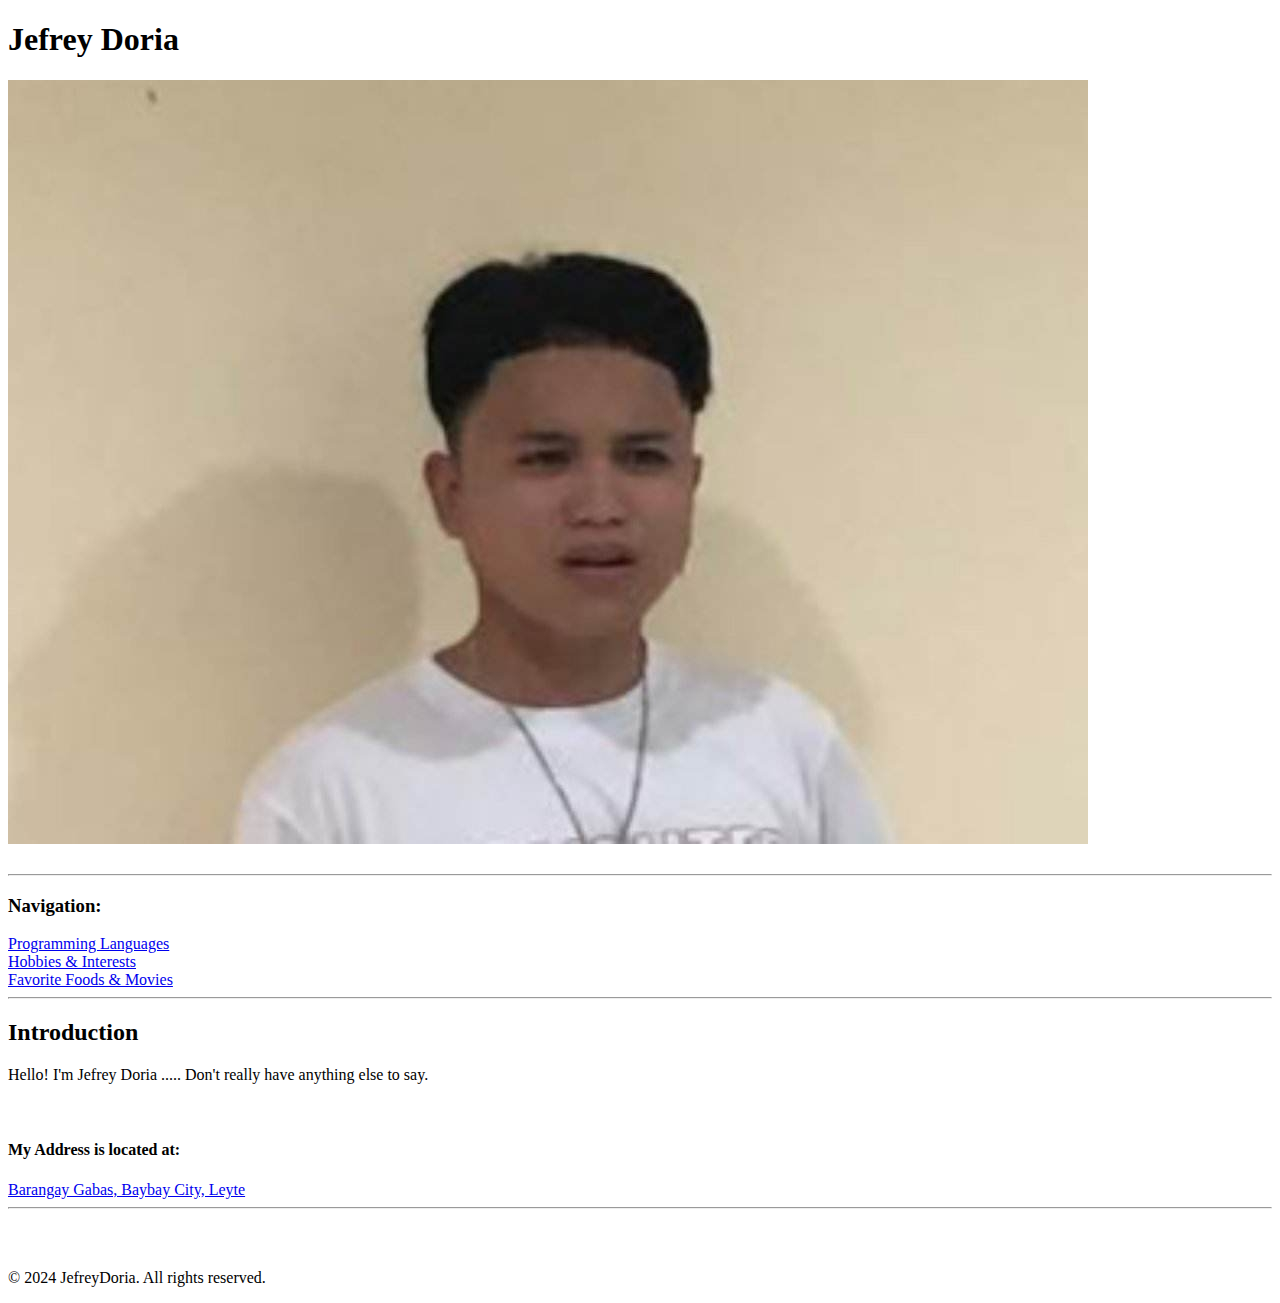
==== index.html @ 8523aed5 "HTML Portfolio Creation" ====
<!DOCTYPE html>
<html lang="en">
  <head>
    <meta charset="UTF-8" />
    <meta name="viewport" content="width=device-width, initial-scale=1.0" />
    <title>Jefrey Doria Portfolio</title>
  </head>
  <body>
    <header>
      <h1>Jefrey Doria</h1>
      <img src="assets/images/Profile.jpg" alt="My Fece" />
    </header>
    <br />
    <hr />
    <h3>Navigation:</h3>
    <nav>
      <a href="pages/programming_languages.html">Programming Languages</a>
      <br />
      <a href="pages/hobbies_interests.html">Hobbies & Interests</a>
      <br />
      <a href="pages/favorite_foods_movies.html">Favorite Foods & Movies</a>
    </nav>
    <hr />
    <div class="container">
      <h2>Introduction</h2>
      <p>
        Hello! I'm Jefrey Doria ..... Don't really have anything else to say.

        <br />
        <br />
        <br />
      </p>
      <h4>My Address is located at:</h4>
      <a href="https://maps.app.goo.gl/zJDW7WTyknLaFu4o9" target="_blank">
        Barangay Gabas, Baybay City, Leyte
      </a>
    </div>
    <hr />
    <br />
    <br />
    <footer>
      <p>&copy; 2024 JefreyDoria. All rights reserved.</p>
    </footer>
  </body>
</html>
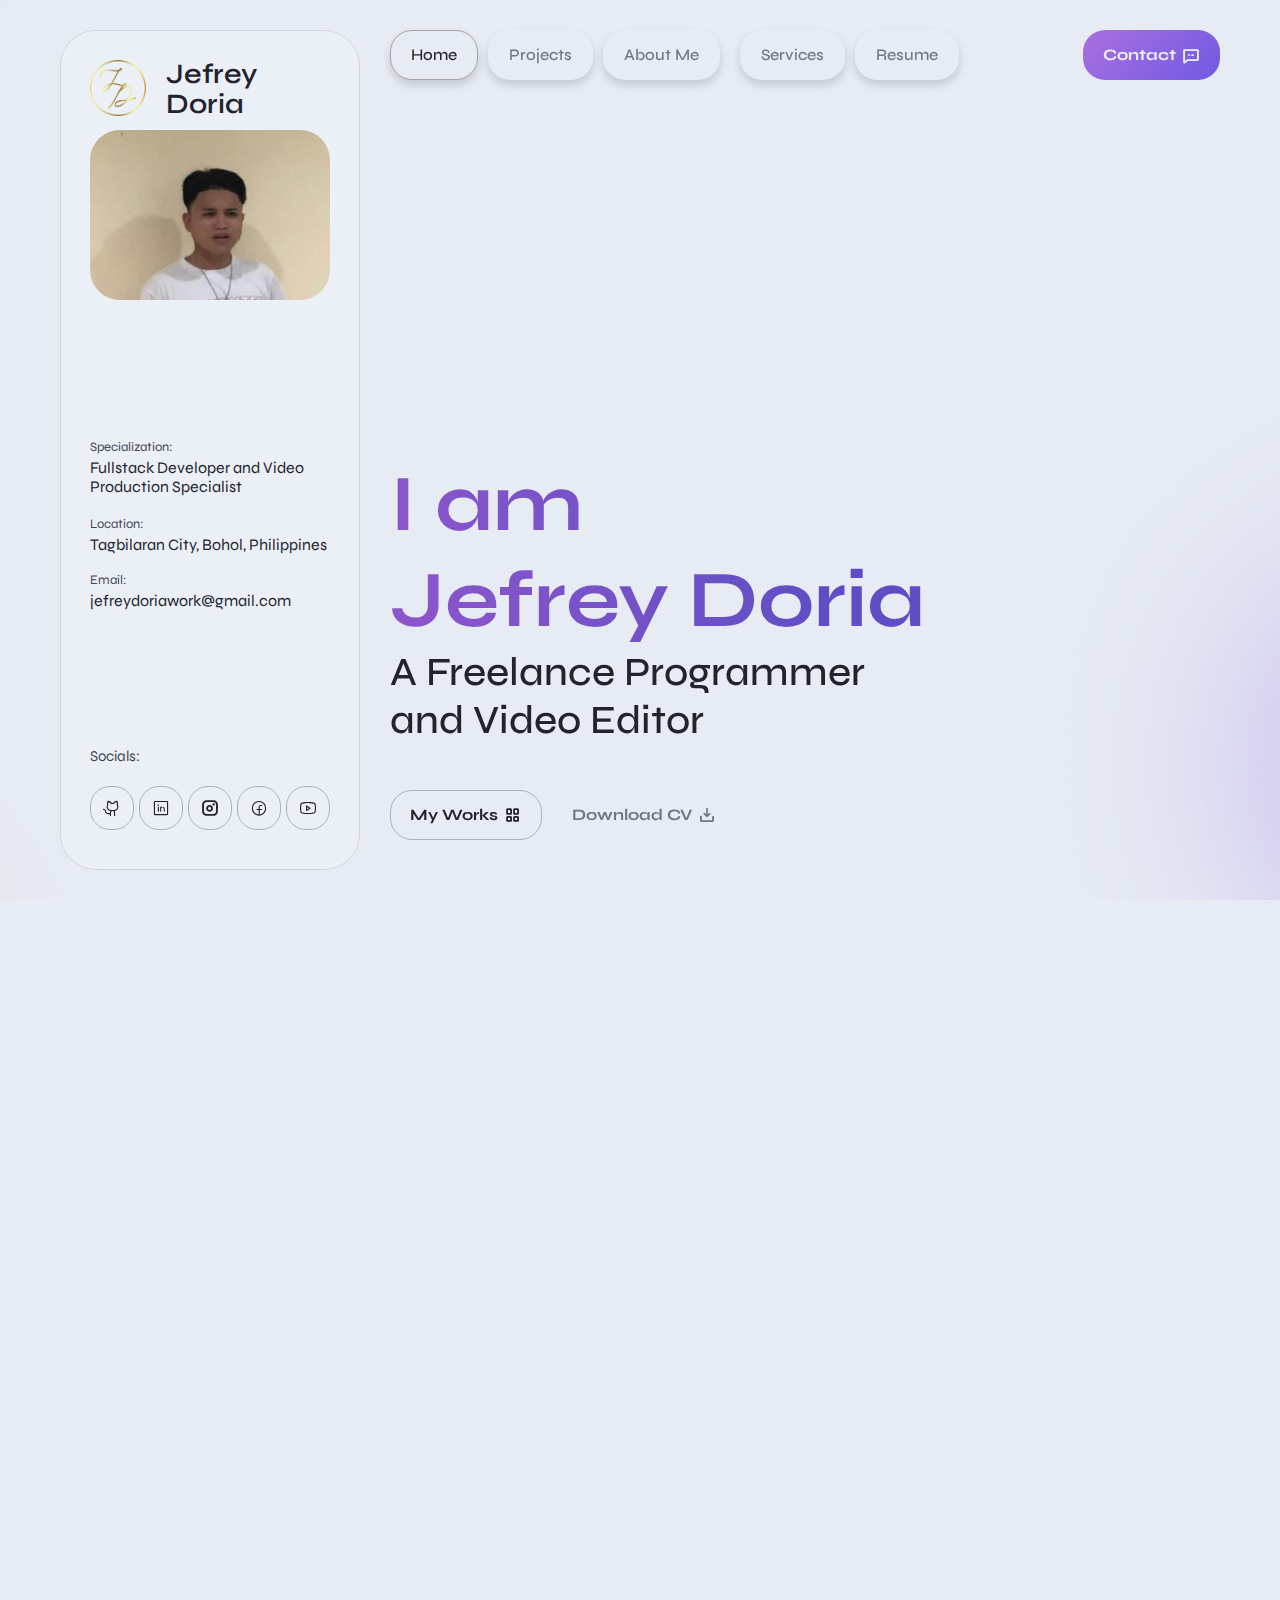
==== commit 905132f9: "Initial Commit" ====
--- a/index.html
+++ b/index.html
@@ -1,45 +1,1312 @@
 <!DOCTYPE html>
-<html lang="en">
+<html lang="en" dir="ltr">
   <head>
     <meta charset="UTF-8" />
-    <meta name="viewport" content="width=device-width, initial-scale=1.0" />
+
     <title>Jefrey Doria Portfolio</title>
+
+    <!-- Logos -->
+    <link
+      rel="icon"
+      href="assets\img\avatars\JD Logo 1000x1000.png"
+      sizes="any" />
+    <link
+      rel="apple-touch-icon"
+      href="assets/img/favicon/apple-touch-icon.png" />
+
+    <!-- Styles  -->
+    <link rel="stylesheet" href="css/loaders/loader.css" />
+    <link rel="stylesheet" type="text/css" href="css/bootstrap.css" />
+    <link rel="stylesheet" type="text/css" href="css/main.css" />
   </head>
+
   <body>
-    <header>
-      <h1>Jefrey Doria</h1>
-      <img src="assets/images/Profile.jpg" alt="My Fece" />
+    <!-- Loader
+    <div id="loader" class="loader">
+      <div id="loaderContent" class="loader__content">
+        <div class="loader__shadow"></div>
+        <div class="loader__box"></div>
+      </div>
+    </div>-->
+
+    <!-- Header  -->
+    <header id="header" class="header d-flex justify-content-between">
+      <!-- Navigation -->
+      <div class="header__navigation">
+        <nav id="menu" class="menu">
+          <ul class="menu__list d-flex justify-content-start">
+            <li class="menu__item">
+              <a class="menu__link btn shadow" href="#home">
+                <span class="menu__caption">Home</span>
+                <i class="ph-bold ph-house-simple"></i>
+              </a>
+            </li>
+            <li class="menu__item">
+              <a class="menu__link btn shadow" href="#portfolio">
+                <span class="menu__caption">Projects</span>
+                <i class="ph-bold ph-squares-four"></i>
+              </a>
+            </li>
+            <li class="menu__item">
+              <a class="menu__link btn shadow" href="#about">
+                <span class="menu__caption">About Me</span>
+                <i class="ph-bold ph-user"></i>
+              </a>
+            </li>
+            <li class="menu__item"></li>
+              <a class="menu__link btn shadow" href="#services">
+                <span class="menu__caption">Services</span>
+                <i class="ph-bold ph-user"></i>
+              </a>
+            </li>
+            <li class="menu__item">
+              <a class="menu__link btn shadow" href="#resume">
+                <span class="menu__caption">Resume</span>
+                <i class="ph-bold ph-article"></i>
+              </a>
+            </li>
+          </ul>
+        </nav>
+      </div>
+      <!-- Navigation Menu End -->
+
+      <!-- Header Controls Start -->
+      <div class="header__controls d-flex justify-content-end">
+        <a
+          id="notify-trigger"
+          class="header__trigger btn"
+          href="mailto:jefreydoriawork@gmail.com">
+          <span class="trigger__caption">Contact</span>
+          <i class="ph-bold ph-chat-dots"></i>
+        </a>
+      </div>
     </header>
-    <br />
-    <hr />
-    <h3>Navigation:</h3>
-    <nav>
-      <a href="pages/programming_languages.html">Programming Languages</a>
-      <br />
-      <a href="pages/hobbies_interests.html">Hobbies & Interests</a>
-      <br />
-      <a href="pages/favorite_foods_movies.html">Favorite Foods & Movies</a>
-    </nav>
-    <hr />
-    <div class="container">
-      <h2>Introduction</h2>
-      <p>
-        Hello! I'm Jefrey Doria ..... Don't really have anything else to say.
-
-        <br />
-        <br />
-        <br />
-      </p>
-      <h4>My Address is located at:</h4>
-      <a href="https://maps.app.goo.gl/zJDW7WTyknLaFu4o9" target="_blank">
-        Barangay Gabas, Baybay City, Leyte
-      </a>
+
+    <!-- Gradient Background -->
+
+    <div class="gradient-background">
+      <div class="blur"></div>
+      <div class="blur"></div>
+      <div class="blur"></div>
     </div>
-    <hr />
-    <br />
-    <br />
-    <footer>
-      <p>&copy; 2024 JefreyDoria. All rights reserved.</p>
-    </footer>
+
+    <!-- Profile Avatar Left Side -->
+    <div id="avatar" class="avatar">
+      <div
+        class="avatar__container d-flex flex-column justify-content-lg-between">
+        <!-- image and logo -->
+        <div class="avatar__block">
+          <div class="avatar__logo d-flex align-items-center">
+            <div class="logo__image">
+              <img
+                src="assets\img\avatars\JD Logo 1000x1000.png"
+                alt="JD_logo" />
+            </div>
+            <div class="logo__caption">
+              <p>Jefrey Doria</p>
+            </div>
+          </div>
+          <div class="avatar__image">
+            <img src="assets/img/avatars/Profile.jpg" alt="My-Face-hehe" />
+          </div>
+        </div>
+        <div class="avatar__block">
+          <h6>
+            <small class="top">Specialization:</small>
+            Fullstack Developer and Video Production Specialist
+          </h6>
+          <br />
+          <h6>
+            <small class="top">Location:</small>
+            Tagbilaran City, Bohol, Philippines
+          </h6>
+          <h6>
+            <br />
+            <small class="top">Email:</small>
+            jefreydoriawork@gmail.com
+          </h6>
+          
+        </div>
+        <!-- socials-->
+        <div class="avatar__block">
+          <div class="avatar__socials">
+            
+         <h5>
+          <small class="top">Socials:</small>
+         </h5>
+         <br/>
+            <ul class="socials-square d-flex justify-content-between">
+              <li class="socials-square__item">
+                <a
+                  class="socials-square__link btn"
+                  href="https://github.com/Jefrey-Doria"
+                  target="_blank">
+                  <i class="ph ph-github-logo"></i>
+                </a>
+              </li>
+              <li class="socials-square__item">
+                <a
+                  class="socials-square__link btn"
+                  href="https://www.linkedin.com/in/jefrey-doria-3a67181b9/"
+                  target="_blank">
+                  <i class="ph ph-linkedin-logo"></i>
+                </a>
+              </li>
+              <li class="socials-square__item">
+                <a
+                  class="socials-square__link btn"
+                  href="https://www.instagram.com/jefillist/"
+                  target="_blank">
+                  <i class="ph-bold ph-instagram-logo"></i>
+                </a>
+              </li>
+              <li class="socials-square__item">
+                <a
+                  class="socials-square__link btn"
+                  href="https://www.facebook.com/Jefillist/"
+                  target="_blank">
+                  <i class="ph ph-facebook-logo"></i>
+                </a>
+              </li>
+              <li class="socials-square__item">
+                <a
+                  class="socials-square__link btn"
+                  href="https://www.youtube.com/@enviuskidd1404"
+                  target="_blank">
+                  <i class="ph ph-youtube-logo"></i>
+                </a>
+              </li>
+            </ul>
+          </div>
+        </div>
+      </div>
+    </div>
+
+    <!-- Home Page Content  -->
+    <div id="content" class="content">
+      <div class="content__wrapper">
+        <!-- Introduction -->
+        <section id="home" class="main intro">
+          <!-- Tagline-->
+          <div
+            id="headline"
+            class="headline d-flex align-items-start flex-column"
+            data-speed="1">
+            <h1 class="headline__title animate-headline">
+              I am
+              <br />
+              Jefrey Doria
+            </h1>
+            <h3>
+              A Freelance Programmer
+              <br />
+              and Video Editor
+            </h3>
+            <div class="headline__btnholder d-flex flex-column flex-sm-row">
+              <a
+                class="btn mobile-vertical btn-default btn-hover btn-hover-accent-mobile animate-headline"
+                href="#portfolio">
+                <span class="btn-caption">My Works</span>
+                <i class="ph-bold ph-squares-four"></i>
+              </a>
+              <a
+                class="btn mobile-vertical btn-default btn-hover btn-hover-outline-mobile animate-headline"
+                href="assets/Jefrey Doria Resume.pdf"
+                download="Jefrey_Doria_Resume.pdf" >
+                <span class="btn-caption">Download CV</span>
+                <i class="ph-bold ph-download-simple"></i>
+              </a>
+            </div>
+          </div>
+        </section>
+
+        <!-- Portfolio Section -->
+        <section id="portfolio" class="inner inner-first portfolio">
+          <div class="content__block section-grid-title">
+            <p class="h2__subtitle animate-in-up">
+              <svg
+                xmlns="http://www.w3.org/2000/svg"
+                x="0px"
+                y="0px"
+                width="13px"
+                height="13px"
+                viewBox="0 0 13 13"
+                fill="currentColor">
+                <path
+                  fill="currentColor"
+                  d="M5.6,12.6c-0.5-0.8-0.7-2.4-1.7-3.5c-1-1-2.7-1.2-3.5-1.7C-0.1,7-0.1,6,0.4,5.6c0.8-0.5,2.3-0.6,3.5-1.8
+                  C5,2.8,5.1,1.2,5.6,0.4C6-0.1,7-0.1,7.4,0.4c0.5,0.8,0.7,2.4,1.8,3.5c1.2,1.2,2.6,1.2,3.5,1.7c0.6,0.4,0.6,1.4,0,1.7
+                  C11.8,7.9,10.2,8,9.1,9.1c-1,1-1.2,2.7-1.7,3.5C7,13.1,6,13.1,5.6,12.6z" />
+              </svg>
+              <span>Recent Projects</span>
+            </p>
+            <h2 class="h2__title animate-in-up">Check out my recent projects</h2>
+          </div>
+
+          <!-- My Works -->
+          <div class="content__block grid-block">
+            <div class="container-fluid px-0 inner__gallery">
+              <div class="row gx-0 my-gallery">
+                <!-- Works carsd -->
+                <div
+                  class="col-12 col-md-6 gallery__item grid-item animate-card-2">
+                  <a
+                    href="https://www.youtube.com/watch?v=5t8bCtfZvOY"
+                    data-image="assets/img/portfolio/doify.png"
+                    target="_blank"
+                    class="gallery__link">
+                    <img
+                      src="assets/img/portfolio/doify.png"
+                      class="gallery__image"
+                      alt="thumbnail_project"
+                      height="800"
+                      width="800" />
+                  </a>
+                  <div class="card__tags d-flex flex-wrap">
+                    <a
+                      href="https://github.com/Mariella-Pasamonte/Dowee2"
+                      target="_blank"
+                      class="rounded-tag opposite"
+                      style="color: white">
+                      <span>Doify Github Link</span>
+                    </a>
+                  </div>
+                </div>
+                <div
+                  class="col-12 col-md-6 gallery__item grid-item animate-card-2">
+                  <a
+                    href="https://github.com/Jefrey-Doria/StaffMaster/tree/main"
+                    data-image="assets/img/portfolio/staffmaster.png"
+                    target="_blank"
+                    class="gallery__link">
+                    <img
+                      src="assets/img/portfolio/staffmaster.png"
+                      class="gallery__image"
+                      alt="thumbnail_project"
+                      height="800"
+                      width="800" />
+                  </a>
+                  <div class="card__tags d-flex flex-wrap">
+                    <a
+                      href="https://github.com/Jefrey-Doria/StaffMaster/tree/main"
+                      target="_blank"
+                      class="rounded-tag opposite"
+                      style="color: white">
+                      <span>StaffMaster Github Link</span>
+                    </a>
+                  </div>
+                </div>
+                <div
+                  class="col-12 col-md-6 gallery__item grid-item animate-card-2">
+                  <a
+                    href="https://www.youtube.com/watch?v=Ds14zhfHEvE"
+                    data-image="assets/img/portfolio/coffeeloft.png"
+                    target="_blank"
+                    class="gallery__link">
+                    <img
+                      src="assets/img/portfolio/coffeeloft.png"
+                      class="gallery__image"
+                      alt="thumbnail_project"
+                      height="800"
+                      width="800" />
+                  </a>
+                  <div class="card__tags d-flex flex-wrap">
+                    <a
+                      href="https://github.com/Jefrey-Doria/Sample-Ecommerce"
+                      target="_blank"
+                      class="rounded-tag opposite"
+                      style="color: white">
+                      <span>CoffeeLoft Github Link</span>
+                    </a>
+                  </div>
+                </div>
+                <div
+                  class="col-12 col-md-6 gallery__item grid-item animate-card-2">
+                  <a
+                    href="https://github.com/jbcabintoy14/PBD-Sample-Web-Application/tree/JS_Integrated_Drumset_2"
+                    data-image="assets/img/portfolio/drumkit.png"
+                    target="_blank"
+                    class="gallery__link">
+                    <img
+                      src="assets/img/portfolio/drumkit.png"
+                      class="gallery__image"
+                      alt="thumbnail_project"
+                      height="800"
+                      width="800" />
+                  </a>
+                  <div class="card__tags d-flex flex-wrap">
+                    <a
+                      href="https://github.com/jbcabintoy14/PBD-Sample-Web-Application/tree/JS_Integrated_Drumset_2"
+                      target="_blank"
+                      class="rounded-tag opposite"
+                      style="color: white">
+                      <span>Sample Drumkit Github Link</span>
+                    </a>
+                  </div>
+                </div>
+              </div>
+            </div>
+          </div>
+        </section>
+        <!-- Portfolio Section End -->
+
+        <!-- About Me Section Start -->
+        <section id="about" class="inner about">
+          <div class="content__block section-grid-title">
+            <p class="h2__subtitle animate-in-up">
+              <svg
+                xmlns="http://www.w3.org/2000/svg"
+                x="0px"
+                y="0px"
+                width="13px"
+                height="13px"
+                viewBox="0 0 13 13"
+                fill="currentColor">
+                <path
+                  fill="currentColor"
+                  d="M5.6,12.6c-0.5-0.8-0.7-2.4-1.7-3.5c-1-1-2.7-1.2-3.5-1.7C-0.1,7-0.1,6,0.4,5.6c0.8-0.5,2.3-0.6,3.5-1.8
+                  C5,2.8,5.1,1.2,5.6,0.4C6-0.1,7-0.1,7.4,0.4c0.5,0.8,0.7,2.4,1.8,3.5c1.2,1.2,2.6,1.2,3.5,1.7c0.6,0.4,0.6,1.4,0,1.7
+                  C11.8,7.9,10.2,8,9.1,9.1c-1,1-1.2,2.7-1.7,3.5C7,13.1,6,13.1,5.6,12.6z" />
+              </svg>
+              <span>About Me</span>
+            </p>
+            <h2 class="h2__title animate-in-up">
+              Who Am I And What I Do
+            </h2>
+          </div>
+          <!-- About Me Section-->
+          <div class="content__block grid-block block-large">
+            <div class="container-fluid p-0">
+              <div class="row g-0 justify-content-between">
+                <!--Left side About Me Description Start -->
+                <div class="col-12 col-xl-8 grid-item about-descr">
+                  <p class="about-descr__text animate-in-up">
+                    I am <a style="color: var(--t-accent)">Jefrey Doria</a>, a freelance programmer proficient in designing, implementing
+                    , and maintaining complex software applications. Skilled in programming languages such as
+                    <a href="#0" class="text-link">Javascript, Python, C++, and many more</a>. My passion to contribute innovative software 
+                    solutions and leveraging my technical expertise to drive business growth and success is what motivates me.
+
+                  </p>
+                  <p class="about-descr__text animate-in-up">
+                    I am also a Multi-Talented Video Editor with more than 5 years of contributions in developing and producing
+                    multi-media video content. Skilled in Editing, Color Grading, and Motion Graphics. Proficient in the English Language (C2)
+                    with a proven track record of <a style="color: var(--t-accent)">producing high quality work and garnering millions of views</a> on past videos edited.
+                  </p>
+                  <div class="btn-group about-descr__btnholder animate-in-up">
+                    <a
+                      class="btn mobile-vertical btn-default btn-hover btn-hover-accent"
+                      href="assets/Jefrey Doria Resume.pdf"
+                      download="Jefrey_Doria_Resume.pdf">
+                      <span class="btn-caption">Download CV</span>
+                      <i class="ph-bold ph-download-simple"></i>
+                    </a>
+                  </div>
+                </div>
+                <!-- Left Side About Me Description End -->
+                <!-- Right Side About Me Information Start -->
+                <div class="col-12 col-xl-4 grid-item about-info">
+                  <div class="about-info__item animate-in-up">
+                    <h6>
+                      <small class="top">Name</small>
+                      Jefrey Doria
+                    </h6>
+                  </div>
+                  <div class="about-info__item animate-in-up">
+                    <h6>
+                      <small class="top">Phone</small>
+                      <a class="text-link-bold" href="tel:+639480998047">
+                        +63 948 099 8047
+                      </a>
+                    </h6>
+                  </div>
+                  <div class="about-info__item animate-in-up">
+                    <h6>
+                      <small class="top">Email</small>
+                      <a
+                        class="text-link-bold"
+                        href="mailto:jefreydoriawork@gmail.com">
+                        jefreydoriawork@gmail.com
+                      </a>
+                    </h6>
+                  </div>
+                  <div class="about-info__item animate-in-up">
+                    <h6>
+                      <small class="top">Location</small>
+                      <a
+                        class="text-link-bold"
+                        href="https://maps.app.goo.gl/WPBAQ68ydnp6mp4BA"
+                        target="_blank">
+                        Tagbilaran City, Bohol
+                      </a>
+                    </h6>
+                  </div>
+                </div>
+                <!--Right Side Information About Me Ending-->
+              </div>
+            </div>
+            <!-- Statistics and Achievements-->
+          <div class="content__block grid-block">
+            <div
+              class="achievements d-flex flex-column flex-md-row align-items-md-stretch">
+              <!-- achievements single item -->
+              <div
+                class="achievements__item d-flex flex-column grid-item animate-card-3">
+                <div class="achievements__card">
+                  <p class="achievements__number">20+</p>
+                  <p class="achievements__descr">Happy clients</p>
+                </div>
+              </div>
+              <!-- achievements single item -->
+              <div
+                class="achievements__item d-flex flex-column grid-item animate-card-3">
+                <div class="achievements__card">
+                  <p class="achievements__number">6+</p>
+                  <p class="achievements__descr">Years of experience</p>
+                </div>
+              </div>
+              <!-- achievements single item -->
+              <div
+                class="achievements__item d-flex flex-column grid-item animate-card-3">
+                <div class="achievements__card">
+                  <p class="achievements__number">200+</p>
+                  <p class="achievements__descr">Projects done</p>
+                </div>
+              </div>
+            </div>
+          </div>
+          </div>
+        </section>
+          <!-- About Me End -->
+
+          <!-- Services Section Start-->
+          <section id="services" class="inner services">
+          <div class="content__block section-grid-title">
+            <p class="h2__subtitle animate-in-up">
+              <svg
+                xmlns="http://www.w3.org/2000/svg"
+                x="0px"
+                y="0px"
+                width="13px"
+                height="13px"
+                viewBox="0 0 13 13"
+                fill="currentColor">
+                <path
+                  fill="currentColor"
+                  d="M5.6,12.6c-0.5-0.8-0.7-2.4-1.7-3.5c-1-1-2.7-1.2-3.5-1.7C-0.1,7-0.1,6,0.4,5.6c0.8-0.5,2.3-0.6,3.5-1.8
+                  C5,2.8,5.1,1.2,5.6,0.4C6-0.1,7-0.1,7.4,0.4c0.5,0.8,0.7,2.4,1.8,3.5c1.2,1.2,2.6,1.2,3.5,1.7c0.6,0.4,0.6,1.4,0,1.7
+                  C11.8,7.9,10.2,8,9.1,9.1c-1,1-1.2,2.7-1.7,3.5C7,13.1,6,13.1,5.6,12.6z" />
+              </svg>
+              <span>Services Offered</span>
+            </p>
+            <h2 class="h2__title animate-in-up">
+              Creating Solutions To Your Problems
+            </h2>
+          </div>
+          <!-- Services Start -->
+          <div class="content__block grid-block">
+            <div class="container-fluid p-0">
+              <div class="row g-0 align-items-stretch cards">
+                <!-- services cards grid single item -->
+                <div
+                  class="col-12 col-md-6 cards__item grid-item animate-card-2">
+                  <div class="cards__card d-flex flex-column">
+                    <div class="cards__descr">
+                      <h4 class="cards__title animate-in-up">
+                        Frontend
+                        <br />
+                        development
+                      </h4>
+                      <div class="cards__tags d-flex flex-wrap animate-in-up">
+                        <span class="rounded-tag tag-outline">
+                          UI/UX Design
+                        </span>
+                        <span class="rounded-tag tag-outline">
+                          Design to Code
+                        </span>
+                      </div>
+                      <p class="small cards__text animate-in-up">
+                        Create responsive, user-friendly interfaces—designed to deliver seamless experiences across all devices and platforms.
+                      </p>
+                    </div>
+                    <div class="cards__image d-flex animate-in-up">
+                      <img
+                        src="assets/img/services/frontend.png"
+                        alt="Service/Feature Image" />
+                    </div>
+                  </div>
+                </div>
+                <!-- services grid cards single item -->
+                <div
+                  class="col-12 col-md-6 cards__item grid-item animate-card-2">
+                  <div class="cards__card d-flex flex-column">
+                    <div class="cards__descr">
+                      <h4 class="cards__title animate-in-up">
+                        Video Editing<br/>Expertise
+                      </h4>
+                      <div class="cards__tags d-flex flex-wrap animate-in-up">
+                        <span class="rounded-tag tag-outline">
+                          Premiere Pro
+                        </span>
+                        <span class="rounded-tag tag-outline">
+                          After Effects
+                        </span>
+                      </span>
+                      <span class="rounded-tag tag-outline">
+                        Davinci Resolve
+                      </span>
+                      </div>
+                      <p class="small cards__text animate-in-up">
+                        Transform raw footage into polished, high-quality content—designed to captivate audiences and tell your story effectively.
+                      </p>
+                    </div>
+                    <div class="cards__image d-flex animate-in-up">
+                      <img
+                        src="assets/img/services/premiere.png"
+                        alt="Service/Feature Image" />
+                    </div>
+                  </div>
+                </div>
+                <!-- services grid cards single item -->
+                <div
+                  class="col-12 col-md-6 cards__item grid-item animate-card-2">
+                  <div class="cards__card d-flex flex-column">
+                    <div class="cards__descr">
+                      <h4 class="cards__title animate-in-up">
+                        Software <br/> Engineering
+                      </h4>
+                      <div class="cards__tags d-flex flex-wrap animate-in-up">
+                        <span class="rounded-tag tag-outline">
+                          Fullstack Development
+                        </span>
+                        <span class="rounded-tag tag-outline">Complex Systems</span>
+                      </div>
+                      <p class="small cards__text animate-in-up">
+                        Deliver custom, scalable, and high-performance solutions—designed, developed, and maintained to meet your unique business needs.
+                      </p>
+                    </div>
+                    <div class="cards__image d-flex">
+                      <img
+                        src="assets/img/services/engineering.png"
+                        alt="Service/Feature Image" />
+                    </div>
+                  </div>
+                </div>
+                <!-- services grid cards single item -->
+                <div
+                  class="col-12 col-md-6 cards__item grid-item animate-card-2">
+                  <div class="cards__card d-flex flex-column">
+                    <div class="cards__descr">
+                      <h4 class="cards__title animate-in-up">
+                        Graphic 
+                        <br />
+                        Designing
+                      </h4>
+                      <div class="cards__tags d-flex flex-wrap animate-in-up">
+                        <span class="rounded-tag tag-outline">Designing</span>
+                        <span class="rounded-tag tag-outline">Figma Balls</span>
+                        <span class="rounded-tag tag-outline">
+                          Photoshop
+                        </span>
+                      </div>
+                      <p class="small cards__text animate-in-up">
+                        Craft eye-catching visuals and engaging thumbnails—designed to enhance your brand's identity and attract your target audience.
+                      </p>
+                    </div>
+                    <div class="cards__image d-flex animate-in-up">
+                      <img
+                        src="assets/img/services/graphicdesign.png"
+                        alt="Service/Feature Image" />
+                    </div>
+                  </div>
+                </div>
+              </div>
+            </div>
+          </div>
+          <!-- Services End -->
+        </section>
+        <!-- Services Section End -->
+
+        <!-- Resume Section Start -->
+        <section id="resume" class="inner resume">
+          <div class="content__block block-large">
+            <p class="h2__subtitle animate-in-up">
+              <svg
+                xmlns="http://www.w3.org/2000/svg"
+                x="0px"
+                y="0px"
+                width="13px"
+                height="13px"
+                viewBox="0 0 13 13"
+                fill="currentColor">
+                <path
+                  fill="currentColor"
+                  d="M5.6,12.6c-0.5-0.8-0.7-2.4-1.7-3.5c-1-1-2.7-1.2-3.5-1.7C-0.1,7-0.1,6,0.4,5.6c0.8-0.5,2.3-0.6,3.5-1.8
+                  C5,2.8,5.1,1.2,5.6,0.4C6-0.1,7-0.1,7.4,0.4c0.5,0.8,0.7,2.4,1.8,3.5c1.2,1.2,2.6,1.2,3.5,1.7c0.6,0.4,0.6,1.4,0,1.7
+                  C11.8,7.9,10.2,8,9.1,9.1c-1,1-1.2,2.7-1.7,3.5C7,13.1,6,13.1,5.6,12.6z" />
+              </svg>
+              <span>Resume</span>
+            </p>
+            <h2 class="h2__title animate-in-up">
+              Education and practical experience
+            </h2>
+            <p class="h2__text animate-in-up">
+              Here you will see all the relevant work experience and education that I have acquired over the years. Feel free to download my resume for more information.
+            </p>
+            <div class="btn-group about-descr__btnholder animate-in-up">
+              <a
+                class="btn mobile-vertical btn-default btn-hover btn-hover-accent"
+                href="assets/Jefrey Doria Resume.pdf"
+                download="Jefrey_Doria_Resume.pdf">
+                <span class="btn-caption">Download CV</span>
+                <i class="ph-bold ph-download-simple"></i>
+              </a>
+            </div>
+          </div>
+          <!-- Experience Section Start -->
+          <div class="content__block block-large">
+            <div class="section-h3">
+              <h3 class="h3__title animate-in-up">Work Experience</h3>
+            </div>
+            <!-- Work Experience Start -->
+            <div class="container-fluid p-0 resume-lines">
+              <!-- Row item  1-->
+              <div class="row g-0 resume-lines__item animate-in-up">
+                <div class="col-12 col-md-2">
+                  <span class="resume-lines__date animate-in-up">
+                    2021 - Present
+                  </span>
+                </div>
+                <div class="col-12 col-md-5">
+                  <h5 class="resume-lines__title animate-in-up">
+                    Systems Engineer & Video Production Specialist
+                  </h5>
+                  <p class="resume-lines__source animate-in-up">
+                    of
+                    <a href="#0" class="text-link-bold" target="_blank">
+                      Techflow.AI
+                    </a>
+                  </p>
+                </div>
+                <div class="col-12 col-md-5">
+                  <p class="small resume-lines__descr animate-in-up">
+                    Engineered and implemented customized automation solutions on Make, tailoring workflows to meet the needs of clients. Also, produced and edited high-quality video content for the company's marketing campaigns.
+                  </p>
+                </div>
+              </div>
+              
+              <!-- End Row-->
+              <!-- Row item 2-->
+              <div class="row g-0 resume-lines__item animate-in-up">
+                <div class="col-12 col-md-2">
+                  <span class="resume-lines__date animate-in-up">2022-Present</span>
+                </div>
+                <div class="col-12 col-md-5">
+                  <h5 class="resume-lines__title animate-in-up">
+                    CEO & Founder
+                  </h5>
+                  <p class="resume-lines__source animate-in-up">
+                    Of
+                    <a href="#0" class="text-link-bold" target="_blank">
+                      LuxeNoireAtelier
+                    </a>
+                  </p>
+                </div>
+                <div class="col-12 col-md-5">
+                  <p class="small resume-lines__descr animate-in-up">
+                    Launched and scaled a startup, securing international clients within the year of inception and expanding the company workforce to over 15 employees, while strategically navigating early-stage market challenges.
+                  </p>
+                </div>
+              </div>
+              <!-- End Row-->
+               
+              <!-- Row item 3-->
+              <div class="row g-0 resume-lines__item animate-in-up">
+                <div class="col-12 col-md-2">
+                  <span class="resume-lines__date animate-in-up">
+                    2023 - Present
+                  </span>
+                </div>
+                <div class="col-12 col-md-5">
+                  <h5 class="resume-lines__title animate-in-up">
+                    Chief Of Design
+                  </h5>
+                  <p class="resume-lines__source animate-in-up">
+                    Of
+                    <a href="#0" class="text-link-bold" target="_blank">
+                      Quantum Blue Technologies Incorporated
+                    </a>
+                  </p>
+                </div>
+                <div class="col-12 col-md-5">
+                  <p class="small resume-lines__descr animate-in-up">
+                    Spearheaded  the strategic management of the company's design framework, shapoing and refining the visual identity across all facets of our operations
+                  </p>
+                </div>
+              </div>
+              
+              <!-- End Row-->
+            </div>
+            <!-- Education Lines End -->
+          </div>
+
+          <!-- Education Start -->
+          <div class="content__block block-large">
+            <div class="section-h3">
+              <h3 class="h3__title animate-in-up">Education</h3>
+            </div>
+
+            <!-- Education Lines Start -->
+            <div class="container-fluid p-0 resume-lines">
+              <!-- Row item -->
+              <div class="row g-0 resume-lines__item animate-in-up">
+                <div class="col-12 col-md-2">
+                  <span class="resume-lines__date animate-in-up">
+                    2019 - 2025
+                  </span>
+                </div>
+                <div class="col-12 col-md-5">
+                  <h5 class="resume-lines__title animate-in-up">Bachelor In Science In Computer Sciencer</h5>
+                  <p class="resume-lines__source animate-in-up">
+                    in 
+                    <a href="#0" class="text-link-bold" target="_blank">
+                      Visayas State University
+                    </a>
+                  </p>
+                </div>
+                <div class="col-12 col-md-5">
+                  <p class="small resume-lines__descr animate-in-up">
+                    Computer science students master coding, software design, and problem-solving, preparing for careers in tech innovation and software development.
+                  </p>
+                </div>
+              </div>
+              <!-- End Row-->
+            </div>
+            <!-- Experience Lines End -->
+          </div>
+
+          <div class="content__block">
+            <div class="section-h3 section-h3-grid">
+              <h3 class="h3__title animate-in-up">TechStack And Tools I Use</h3>
+            </div>
+          </div>
+          <!-- Tech & Tools Used -->
+          <div class="content__block grid-block block-large">
+            <!-- Tools List Start -->
+            <div class="tools-cards d-flex justify-content-start flex-wrap">
+              <!-- tools simgle item -->
+              <div class="tools-cards__item d-flex grid-item-s animate-card-5">
+                <div class="tools-cards__card">
+                  <img
+                    class="tools-cards__icon animate-in-up"
+                    src="assets/img/icons/icon-photoshop.svg"
+                    alt="Tools Icon" />
+                  <h6 class="tools-cards__caption animate-in-up">Photoshop</h6>
+                </div>
+              </div>
+              <!-- item end -->
+              <!-- tools simgle item -->
+              <div class="tools-cards__item d-flex grid-item-s animate-card-5">
+                <div class="tools-cards__card">
+                  <img
+                    class="tools-cards__icon animate-in-up"
+                    src="assets/img/icons/icon-premiere.svg"
+                    alt="Tools Icon" />
+                  <h6 class="tools-cards__caption animate-in-up">Premiere</h6>
+                </div>
+              </div>
+              <!-- tools simgle item -->
+              <div class="tools-cards__item d-flex grid-item-s animate-card-5">
+                <div class="tools-cards__card">
+                  <img
+                    class="tools-cards__icon animate-in-up"
+                    src="assets/img/icons/icon-illustrator.svg"
+                    alt="Tools Icon" />
+                  <h6 class="tools-cards__caption animate-in-up">
+                    Illustrator
+                  </h6>
+                </div>
+              </div>
+              <!-- tools simgle item -->
+              <div class="tools-cards__item d-flex grid-item-s animate-card-5">
+                <div class="tools-cards__card">
+                  <img
+                    class="tools-cards__icon animate-in-up"
+                    src="assets/img/icons/icon-ae.svg"
+                    alt="Tools Icon" />
+                  <h6 class="tools-cards__caption animate-in-up">
+                    After Effects
+                  </h6>
+                </div>
+              </div>
+              <!-- tools simgle item -->
+              <div class="tools-cards__item d-flex grid-item-s animate-card-5">
+                <div class="tools-cards__card">
+                  <img
+                    class="tools-cards__icon animate-in-up"
+                    src="assets/img/icons/icon-figma.svg"
+                    alt="Tools Icon" />
+                  <h6 class="tools-cards__caption animate-in-up">Figma</h6>
+                </div>
+              </div>
+              <!-- tools simgle item -->
+              <div class="tools-cards__item d-flex grid-item-s animate-card-5">
+                <div class="tools-cards__card">
+                  <img
+                    class="tools-cards__icon animate-in-up"
+                    src="assets/img/icons/icon-js.svg"
+                    alt="Tools Icon" />
+                  <h6 class="tools-cards__caption animate-in-up">Javascript</h6>
+                </div>
+              </div>
+              <!-- tools simgle item -->
+              <div class="tools-cards__item d-flex grid-item-s animate-card-5">
+                <div class="tools-cards__card">
+                  <img
+                    class="tools-cards__icon animate-in-up"
+                    src="assets/img/icons/icon-node.svg"
+                    alt="Tools Icon" />
+                  <h6 class="tools-cards__caption animate-in-up">Node.js</h6>
+                </div>
+              </div>
+              <!-- tools simgle item -->
+              <div class="tools-cards__item d-flex grid-item-s animate-card-5">
+                <div class="tools-cards__card">
+                  <img
+                    class="tools-cards__icon animate-in-up"
+                    src="assets/img/icons/icon-python.svg"
+                    alt="Tools Icon" />
+                  <h6 class="tools-cards__caption animate-in-up">Python</h6>
+                </div>
+              </div>
+              <!-- tools simgle item -->
+              <div class="tools-cards__item d-flex grid-item-s animate-card-5">
+                <div class="tools-cards__card">
+                  <img
+                    class="tools-cards__icon animate-in-up"
+                    src="assets/img/icons/icon-github.svg"
+                    alt="Tools Icon" />
+                  <h6 class="tools-cards__caption animate-in-up">github</h6>
+                </div>
+              </div>
+              <!-- tools simgle item -->
+              <div class="tools-cards__item d-flex grid-item-s animate-card-5">
+                <div class="tools-cards__card">
+                  <img
+                    class="tools-cards__icon animate-in-up"
+                    src="assets/img/icons/icon-sql.svg"
+                    alt="Tools Icon" />
+                  <h6 class="tools-cards__caption animate-in-up">MYSQL</h6>
+                </div>
+              </div>
+              <!-- tools simgle item -->
+              <div class="tools-cards__item d-flex grid-item-s animate-card-5">
+                <div class="tools-cards__card">
+                  <img
+                    class="tools-cards__icon animate-in-up"
+                    src="assets/img/icons/icon-html.svg"
+                    alt="Tools Icon" />
+                  <h6 class="tools-cards__caption animate-in-up">HTML5</h6>
+                </div>
+              </div>
+              <!-- tools simgle item -->
+              <div class="tools-cards__item d-flex grid-item-s animate-card-5">
+                <div class="tools-cards__card">
+                  <img
+                    class="tools-cards__icon animate-in-up"
+                    src="assets/img/icons/icon-css.svg"
+                    alt="Tools Icon" />
+                  <h6 class="tools-cards__caption animate-in-up">CSS3</h6>
+                </div>
+              </div>
+              <!-- tools simgle item -->
+              <div class="tools-cards__item d-flex grid-item-s animate-card-5">
+                <div class="tools-cards__card">
+                  <img
+                    class="tools-cards__icon animate-in-up"
+                    src="assets/img/icons/icon-notion.svg"
+                    alt="Tools Icon" />
+                  <h6 class="tools-cards__caption animate-in-up">Notion</h6>
+                </div>
+              </div>
+              <!-- tools simgle item -->
+              <div class="tools-cards__item d-flex grid-item-s animate-card-5">
+                <div class="tools-cards__card">
+                  <img
+                    class="tools-cards__icon animate-in-up"
+                    src="assets/img/icons/icon-trello.svg"
+                    alt="Tools Icon" />
+                  <h6 class="tools-cards__caption animate-in-up">Trello</h6>
+                </div>
+              </div>
+              <!-- tools simgle item -->
+              <div class="tools-cards__item d-flex grid-item-s animate-card-5">
+                <div class="tools-cards__card">
+                  <img
+                    class="tools-cards__icon animate-in-up"
+                    src="assets/img/icons/icon-slack.svg"
+                    alt="Tools Icon" />
+                  <h6 class="tools-cards__caption animate-in-up">Slack</h6>
+                </div>
+              </div>
+            </div>
+            <!-- Tools List End -->
+          </div>
+
+          <div class="content__block section-title">
+            <p class="h2__subtitle animate-in-up">
+              <svg
+                xmlns="http://www.w3.org/2000/svg"
+                x="0px"
+                y="0px"
+                width="13px"
+                height="13px"
+                viewBox="0 0 13 13"
+                fill="currentColor">
+                <path
+                  fill="currentColor"
+                  d="M5.6,12.6c-0.5-0.8-0.7-2.4-1.7-3.5c-1-1-2.7-1.2-3.5-1.7C-0.1,7-0.1,6,0.4,5.6c0.8-0.5,2.3-0.6,3.5-1.8
+                  C5,2.8,5.1,1.2,5.6,0.4C6-0.1,7-0.1,7.4,0.4c0.5,0.8,0.7,2.4,1.8,3.5c1.2,1.2,2.6,1.2,3.5,1.7c0.6,0.4,0.6,1.4,0,1.7
+                  C11.8,7.9,10.2,8,9.1,9.1c-1,1-1.2,2.7-1.7,3.5C7,13.1,6,13.1,5.6,12.6z" />
+              </svg>
+              <span>Testimonials</span>
+            </p>
+            <h2 class="h2__title animate-in-up">What Clients Say</h2>
+          </div>
+
+          <!-- Testimonials Slider Start -->
+          <div class="content__block">
+            <div class="testimonials-slider">
+              <!-- slider main container -->
+              <div class="swiper-testimonials">
+                <!-- additional required wrapper -->
+                <div class="swiper-wrapper">
+                  <!-- slides -->
+                  <div class="swiper-slide">
+                    <div class="testimonials-card animate-in-up">
+                      <div
+                        class="testimonials-card__tauthor d-flex animate-in-up">
+                        <div class="tauthor__avatar">
+                          <img
+                            src="assets/img/clients/manuel.jpg"
+                            alt="Review Author" />
+                        </div>
+                        <div
+                          class="tauthor__info d-flex flex-column justify-content-center">
+                          <p class="tauthor__name">Manuel Gick</p>
+                          <p class="tauthor__position">
+                            CEO and Founder of
+                            <a href="#0" class="text-link-bold" target="_blank">
+                              Techflow.AI
+                            </a>
+                          </p>
+                          <div class="tauthor__rating d-flex">
+                            <i class="ph-fill ph-star"></i>
+                            <i class="ph-fill ph-star"></i>
+                            <i class="ph-fill ph-star"></i>
+                            <i class="ph-fill ph-star"></i>
+                            <i class="ph-fill ph-star"></i>
+                          </div>
+                        </div>
+                      </div>
+                      <div class="testimonials-card__descr animate-in-up">
+                        <p>
+                          Jefrey has been with us for over 4 years now and has been there ever since I started the company. He has been a <a style="color: var(--t-accent)">great asset to the team and has been a 
+                          great help in the growth of the company.</a>
+                          His work ethic and dedication to the company is something that I truly admire. I would <a style="color: var(--t-accent)">recommend him to anyone who is looking for a dedicated and hardworking individual</a>.
+                        </p>
+                      </div>
+                    </div>
+                  </div>
+                  <div class="swiper-slide">
+                    <div class="testimonials-card animate-in-up">
+                      <div
+                        class="testimonials-card__tauthor d-flex animate-in-up">
+                        <div class="tauthor__avatar">
+                          <img
+                            src="assets/img/clients/dom.png"
+                            alt="Review Author" />
+                        </div>
+                        <div
+                          class="tauthor__info d-flex flex-column justify-content-center">
+                          <p class="tauthor__name">Dom Bavaro</p>
+                          <p class="tauthor__position">
+                            Founder of
+                            <a href="#0" class="text-link-bold" target="_blank">
+                              Lead Vortex
+                            </a>
+                          </p>
+                          <div class="tauthor__rating d-flex">
+                            <i class="ph-fill ph-star"></i>
+                            <i class="ph-fill ph-star"></i>
+                            <i class="ph-fill ph-star"></i>
+                            <i class="ph-fill ph-star"></i>
+                            <i class="ph-fill ph-star"></i>
+                          </div>
+                        </div>
+                      </div>
+                      <div class="testimonials-card__descr animate-in-up">
+                        <p>
+                          Working with Jefrey has been an absolute pleasure. <a style="color: var(--t-accent)">Their dedication, attention to detail, 
+                          and exceptional problem-solving skills</a>have consistently exceeded our expectations. Jefrey
+                          goes above and beyond in every task, delivering high-quality work with a positive attitude. 
+                          He is a true team player and a <a style="color: var(--t-accent)">valuable asset to our organization. Highly recommend!</a>
+                        </p>
+                      </div>
+                    </div>
+                  </div>
+                </div>
+                <!-- navigation buttons -->
+                <div
+                  class="swiper-button-prev mxd-slider-btn-square mxd-slider-btn-square-prev animate-in-up">
+                  <a
+                    class="btn btn-square btn-square-s btn-outline slide-left"
+                    href="#0">
+                    <i class="ph-bold ph-caret-left"></i>
+                  </a>
+                </div>
+                <div
+                  class="swiper-button-next mxd-slider-btn-square mxd-slider-btn-square-next animate-in-up">
+                  <a
+                    class="btn btn-square btn-square-s btn-outline slide-right"
+                    href="#0">
+                    <i class="ph-bold ph-caret-right"></i>
+                  </a>
+                </div>
+              </div>
+            </div>
+            <!-- Testimonials Slider End -->
+          </div>
+        </section>
+        <!-- Resume Section End -->
+
+        <!-- Footers -->
+        <section id="contact" class="inner contact">
+          </div>
+          <!-- Footer Socials -->
+          <div class="content__block grid-block">
+            <div class="socials-cards d-flex justify-content-start flex-wrap">
+              <div
+                class="socials-cards__item d-flex grid-item-s animate-card-5">
+                <div class="socials-cards__card">
+                  <i class="ph ph-github-logo"></i>
+                  <a
+                    class="socials-cards__link"
+                    href="https://github.com/Jefrey-Doria"
+                    target="_blank"></a>
+                </div>
+              </div>
+              <div
+                class="socials-cards__item d-flex grid-item-s animate-card-5">
+                <div class="socials-cards__card">
+                  <i class="ph ph-linkedin-logo"></i>
+                  <a
+                    class="socials-cards__link"
+                    href="https://www.linkedin.com/in/jefrey-doria-3a67181b9/"
+                    target="_blank"></a>
+                </div>
+              </div>
+              <div
+                class="socials-cards__item d-flex grid-item-s animate-card-5">
+                <div class="socials-cards__card">
+                  <i class="ph-bold ph-instagram-logo"></i>
+                  <a
+                    class="socials-cards__link"
+                    href="https://www.instagram.com/jefillist/"
+                    target="_blank"></a>
+                </div>
+              </div>
+              <div
+                class="socials-cards__item d-flex grid-item-s animate-card-5">
+                <div class="socials-cards__card">
+                  <i class="ph ph-facebook-logo"></i>
+                  <a
+                    class="socials-cards__link"
+                    href="https://www.facebook.com/Jefillist/"
+                    target="_blank"></a>
+                </div>
+              </div>
+              <div
+                class="socials-cards__item d-flex grid-item-s animate-card-5">
+                <div class="socials-cards__card">
+                  <i class="ph ph-youtube-logo"></i>
+                  <a
+                    class="socials-cards__link"
+                    href="https://www.youtube.com/@enviuskidd1404"
+                    target="_blank"></a>
+                </div>
+              </div>
+            </div>
+          </div>
+          <!-- Footer Content -->
+          <div class="content__block">
+            <div class="teaser"></div>
+          </div>
+          <div class="content__block">
+            <div class="container-fluid p-0 contact-lines animate-in-up">
+              <div class="row g-0 contact-lines__item">
+                <div class="col-12 col-md-4 contact-lines__data">
+                  <p class="contact-lines__title animate-in-up">Location</p>
+                  <p class="contact-lines__text animate-in-up">
+                    <a
+                      class="text-link-bold"
+                      href="https://maps.app.goo.gl/nsrhqtDCCvZQ78QNA"
+                      target="_blank">
+                      Tagbilaran City, Bohol
+                    </a>
+                  </p>
+                </div>
+                <div class="col-12 col-md-4 contact-lines__data">
+                  <p class="contact-lines__title animate-in-up">Phone</p>
+                  <p class="contact-lines__text animate-in-up">
+                    <a class="text-link-bold" href="tel:+639480998047">
+                      +63 948 099 8047
+                    </a>
+                  </p>
+                </div>
+                <div class="col-12 col-md-4 contact-lines__data">
+                  <p class="contact-lines__title animate-in-up">Email</p>
+                  <p class="contact-lines__text animate-in-up">
+                    <a
+                      class="text-link-bold"
+                      href="mailto:jefreydoriawork@gmail.com">
+                      jefreydoriawork@gmail.com
+                    </a>
+                  </p>
+                </div>
+              </div>
+            </div>
+          </div>
+        </section>
+      </div>
+    </div>
+
+    <!-- Photoswipe shenanigans -->
+    <div class="pswp" tabindex="-1" role="dialog" aria-hidden="true">
+      <!-- Background of PhotoSwipe.
+      It's a separate element, as animating opacity is faster than rgba(). -->
+      <div class="pswp__bg"></div>
+
+      <!-- Slides wrapper with overflow:hidden. -->
+      <div class="pswp__scroll-wrap">
+        <!-- Container that holds slides. PhotoSwipe keeps only 3 slides in DOM to save memory. -->
+        <!-- don't modify these 3 pswp__item elements, data is added later on. -->
+        <div class="pswp__container">
+          <div class="pswp__item"></div>
+          <div class="pswp__item"></div>
+          <div class="pswp__item"></div>
+        </div>
+
+        <!-- Default (PhotoSwipeUI_Default) interface on top of sliding area. Can be changed. -->
+        <div class="pswp__ui pswp__ui--hidden">
+          <div class="pswp__top-bar">
+            <!--  Controls are self-explanatory. Order can be changed. -->
+
+            <div class="pswp__counter"></div>
+
+            <button
+              class="pswp__button pswp__button--close link-s"
+              title="Close (Esc)"></button>
+
+            <button
+              class="pswp__button pswp__button--share link-s"
+              title="Share"></button>
+
+            <button
+              class="pswp__button pswp__button--fs link-s"
+              title="Toggle fullscreen"></button>
+
+            <button
+              class="pswp__button pswp__button--zoom link-s"
+              title="Zoom in/out"></button>
+
+            <!-- Preloader demo http://codepen.io/dimsemenov/pen/yyBWoR -->
+            <!-- element will get class pswp__preloader-active when preloader is running -->
+            <div class="pswp__preloader">
+              <div class="pswp__preloader__icn">
+                <div class="pswp__preloader__cut">
+                  <div class="pswp__preloader__donut"></div>
+                </div>
+              </div>
+            </div>
+          </div>
+
+          <div
+            class="pswp__share-modal pswp__share-modal--hidden pswp__single-tap">
+            <div class="pswp__share-tooltip"></div>
+          </div>
+
+          <button
+            class="pswp__button pswp__button--arrow--left link-s"
+            title="Previous (arrow left)"></button>
+
+          <button
+            class="pswp__button pswp__button--arrow--right link-s"
+            title="Next (arrow right)"></button>
+
+          <div class="pswp__caption">
+            <div class="pswp__caption__center"></div>
+          </div>
+        </div>
+      </div>
+    </div>
+
+    <!-- Load Scripts Start >-->
+    <script src="js/libs.min.js"></script>
+    <!-- Gradient Animation -->
+    <script>
+      const randomX = random(-400, 400);
+      const randomY = random(-200, 200);
+      const randomDelay = random(0, 50);
+      const randomTime = random(20, 40);
+      const randomTime2 = random(5, 12);
+      const randomAngle = random(-30, 150);
+
+      const blurs = gsap.utils.toArray(".blur");
+      blurs.forEach((blur) => {
+        gsap.set(blur, {
+          x: randomX(-1),
+          y: randomX(1),
+          rotation: randomAngle(-1),
+        });
+
+        moveX(blur, 1);
+        moveY(blur, -1);
+        rotate(blur, 1);
+      });
+
+      function rotate(target, direction) {
+        gsap.to(target, randomTime2(), {
+          rotation: randomAngle(direction),
+          ease: Sine.easeInOut,
+          onComplete: rotate,
+          onCompleteParams: [target, direction * -1],
+        });
+      }
+
+      function moveX(target, direction) {
+        gsap.to(target, randomTime(), {
+          x: randomX(direction),
+          ease: Sine.easeInOut,
+          onComplete: moveX,
+          onCompleteParams: [target, direction * -1],
+        });
+      }
+
+      function moveY(target, direction) {
+        gsap.to(target, randomTime(), {
+          y: randomY(direction),
+          ease: Sine.easeInOut,
+          onComplete: moveY,
+          onCompleteParams: [target, direction * -1],
+        });
+      }
+
+      function random(min, max) {
+        const delta = max - min;
+        return (direction = 1) => (min + delta * Math.random()) * direction;
+      }
+    </script>
+    <script src="js/app.js"></script>
+    <!--<script src="js/gallery-init.js"></script>-->
   </body>
 </html>
--- a/css/loaders/loader.css
+++ b/css/loaders/loader.css
@@ -0,0 +1,376 @@
+/*! ------------------------------------------------
+ * Project Name: Name: Braxton - Personal Portfolio & Resume HTML Template
+ * Project Description: Show yourself brightly with Braxton - unique and creative portfolio and resume template!
+ * Tags: mix_design, resume, portfolio, personal page, cv, template, one page, responsive, html5, css3, creative, clean 
+ * Version: 1.0.0
+ * Build Date: March 2024
+ * Last Update: March 2024
+ * This product is available exclusively on Themeforest
+ * Author: mix_design
+ * Author URI: https://themeforest.net/user/mix_design */
+/*! File name: loader.css
+ * ------------------------------------------------
+ *
+ * ------------------------------------------------
+ * Table of Contents
+ * ------------------------------------------------
+ *  01. Loader Styles
+ * ------------------------------------------------
+ * Table of Contents End
+ * ------------------------------------------------ */
+:root {
+  --_size: 1.6rem;
+  --_font-default: "Syne", sans-serif;
+  --_font-accent: "Syne", sans-serif;
+  --_radius-s: 1.5rem;
+  --_radius-m: 2.2rem;
+  --_radius-l: 3rem;
+  --_radius-xl: 3.6rem;
+  --_animspeed-fast: 0.1s;
+  --_animspeed-medium: 0.3s;
+  --_animspeed-slow: 0.6s;
+  --_animbezier: cubic-bezier(0.23, 0.65, 0.74, 1.09);
+  /* light color scheme */
+  --base--light: #e6ebf4;
+  --base-tint--light: #ebf0f7;
+  --base-shade--light: #bdc1c8;
+  --accent--light: #aa70e0;
+  --secondary--light: #7059e2;
+  --secondary-rgba--light: rgba(112,89,226,0.3);
+  --stroke-controls--light: #a8b0c1;
+  --stroke-controls-neutral--light: rgba(0,0,0,0.3);
+  --stroke-elements--light: #d1d5e0;
+  --t-bright--light: #22232c;
+  --t-medium--light: #424550;
+  --t-muted--light: #666a79;
+  --t-accent--light: #8f56cc;
+  --t-secondary--light: #5d4ec4;
+  --t-disabled--light: #717586;
+  --t-placeholder--light: #969bb2;
+  --base-opp--light: #111111;
+  --t-opp-bright--light: #ebf0f7;
+  --t-opp-medium--light: #C7C6D3;
+  --t-opp-muted--light: #A1A1AF;
+  --gradient-one--light: #CEC4EF;
+  --gradient-two--light: #f5c5cd;
+  --gradient-three--light: #ac8fe3;
+  /* dark color scheme */
+  --base--dark: #111111;
+  --base-tint--dark: #161616;
+  --base-shade--dark: #000000;
+  --accent--dark: #E4B8BF;
+  --secondary--dark: #CEC4EF;
+  --secondary-rgba--dark: rgba(206,196,239,0.2);
+  --stroke-controls--dark: #4B4B51;
+  --stroke-controls-neutral--dark: rgba(255,255,255,0.3);
+  --stroke-elements--dark: #303033;
+  --t-bright--dark: #e9e9f1;
+  --t-medium--dark: #C7C6D3;
+  --t-muted--dark: #A1A1AF;
+  --t-accent--dark: #E1BAC5;
+  --t-secondary--dark: #CEC4EF;
+  --t-disabled--dark: #8B8A91;
+  --t-placeholder--dark: #58585E;
+  --base-opp--dark: #fafafa;
+  --t-opp-bright--dark: #121319;
+  --t-opp-medium--dark: #626577;
+  --t-opp-muted--dark: #717586;
+  --gradient-one--dark: #a287d5;
+  --gradient-two--dark: #E4B8BF;
+  --gradient-three--dark: #8b6bc5;
+  /* permanent colors */
+  --per-base: #111111;
+  --per-base-tint: #212121;
+  --per-stroke-controls: rgba(255,255,255,0.4);
+  --t-per-bright-light: #ffffff;
+  --t-per-medium-light: #f2f2f2;
+  --t-per-muted-light: #C7C6D3;
+  --t-per-bright-dark: #27293b;
+  --t-per-medium-dark: #626577;
+  --t-per-muted-dark: #717586;
+}
+@media only screen and (min-width: 1600px) {
+  :root {
+    --_radius-s: 1.7rem;
+    --_radius-m: 2.6rem;
+  }
+}
+
+/* defaults */
+@media (prefers-color-scheme: light) {
+  :root {
+    --base: var(--base--light);
+    --base-tint: var(--base-tint--light);
+    --base-shade: var(--base-shade--light);
+    --accent: var(--accent--light);
+    --secondary: var(--secondary--light);
+    --secondary-rgba: var(--secondary-rgba--light);
+    --stroke-controls: var(--stroke-controls--light);
+    --stroke-controls-neutral: var(--stroke-controls-neutral--light);
+    --stroke-elements: var(--stroke-elements--light);
+    --t-bright: var(--t-bright--light);
+    --t-medium: var(--t-medium--light);
+    --t-muted: var(--t-muted--light);
+    --t-accent: var(--t-accent--light);
+    --t-secondary: var(--t-secondary--light);
+    --t-disabled: var(--t-disabled--light);
+    --t-placeholder: var(--t-placeholder--light);
+    --base-opp: var(--base-opp--light);
+    --t-opp-bright: var(--t-opp-bright--light);
+    --t-opp-medium: var(--t-opp-medium--light);
+    --t-opp-muted: var(--t-opp-muted--light);
+    --gradient-one: var(--gradient-one--light);
+    --gradient-two: var(--gradient-two--light);
+    --gradient-three: var(--gradient-three--light);
+  }
+}
+@media (prefers-color-scheme: dark) {
+  :root {
+    --base: var(--base--dark);
+    --base-tint: var(--base-tint--dark);
+    --base-shade: var(--base-shade--dark);
+    --accent: var(--accent--dark);
+    --secondary: var(--secondary--dark);
+    --secondary-rgba: var(--secondary-rgba--dark);
+    --stroke-controls: var(--stroke-controls--dark);
+    --stroke-controls-neutral: var(--stroke-controls-neutral--dark);
+    --stroke-elements: var(--stroke-elements--dark);
+    --t-bright: var(--t-bright--dark);
+    --t-medium: var(--t-medium--dark);
+    --t-muted: var(--t-muted--dark);
+    --t-accent: var(--t-accent--dark);
+    --t-secondary: var(--t-secondary--dark);
+    --t-disabled: var(--t-disabled--dark);
+    --t-placeholder: var(--t-placeholder--dark);
+    --base-opp: var(--base-opp--dark);
+    --t-opp-bright: var(--t-opp-bright--dark);
+    --t-opp-medium: var(--t-opp-medium--dark);
+    --t-opp-muted: var(--t-opp-muted--dark);
+    --gradient-one: var(--gradient-one--dark);
+    --gradient-two: var(--gradient-two--dark);
+    --gradient-three: var(--gradient-three--dark);
+  }
+}
+[color-scheme=light] {
+  --base: var(--base--light);
+  --base-tint: var(--base-tint--light);
+  --base-shade: var(--base-shade--light);
+  --accent: var(--accent--light);
+  --secondary: var(--secondary--light);
+  --secondary-rgba: var(--secondary-rgba--light);
+  --stroke-controls: var(--stroke-controls--light);
+  --stroke-controls-neutral: var(--stroke-controls-neutral--light);
+  --stroke-elements: var(--stroke-elements--light);
+  --t-bright: var(--t-bright--light);
+  --t-medium: var(--t-medium--light);
+  --t-muted: var(--t-muted--light);
+  --t-accent: var(--t-accent--light);
+  --t-secondary: var(--t-secondary--light);
+  --t-disabled: var(--t-disabled--light);
+  --t-placeholder: var(--t-placeholder--light);
+  --base-opp: var(--base-opp--light);
+  --t-opp-bright: var(--t-opp-bright--light);
+  --t-opp-medium: var(--t-opp-medium--light);
+  --t-opp-muted: var(--t-opp-muted--light);
+  --gradient-one: var(--gradient-one--light);
+  --gradient-two: var(--gradient-two--light);
+  --gradient-three: var(--gradient-three--light);
+}
+
+[color-scheme=dark] {
+  --base: var(--base--dark);
+  --base-tint: var(--base-tint--dark);
+  --base-shade: var(--base-shade--dark);
+  --accent: var(--accent--dark);
+  --secondary: var(--secondary--dark);
+  --secondary-rgba: var(--secondary-rgba--dark);
+  --stroke-controls: var(--stroke-controls--dark);
+  --stroke-controls-neutral: var(--stroke-controls-neutral--dark);
+  --stroke-elements: var(--stroke-elements--dark);
+  --t-bright: var(--t-bright--dark);
+  --t-medium: var(--t-medium--dark);
+  --t-muted: var(--t-muted--dark);
+  --t-accent: var(--t-accent--dark);
+  --t-secondary: var(--t-secondary--dark);
+  --t-disabled: var(--t-disabled--dark);
+  --t-placeholder: var(--t-placeholder--dark);
+  --base-opp: var(--base-opp--dark);
+  --t-opp-bright: var(--t-opp-bright--dark);
+  --t-opp-medium: var(--t-opp-medium--dark);
+  --t-opp-muted: var(--t-opp-muted--dark);
+  --gradient-one: var(--gradient-one--dark);
+  --gradient-two: var(--gradient-two--dark);
+  --gradient-three: var(--gradient-three--dark);
+}
+
+/* ------------------------------------------------*/
+/* Loader Styles Start */
+/* ------------------------------------------------*/
+.loader {
+  position: fixed;
+  top: 0;
+  right: 0;
+  bottom: 0;
+  left: 0;
+  z-index: 9999;
+  background-color: var(--base-tint);
+  opacity: 1;
+  visibility: visible;
+  -webkit-transition: all var(--_animspeed-slow) ease-in-out;
+  -moz-transition: all var(--_animspeed-slow) ease-in-out;
+  transition: all var(--_animspeed-slow) ease-in-out;
+}
+.loader.loaded {
+  background-color: var(--base);
+  opacity: 0;
+  visibility: hidden;
+}
+
+.loader__content {
+  position: absolute;
+  left: 50%;
+  top: 50%;
+  bottom: auto;
+  right: auto;
+  -webkit-transform: translateX(-50%) translateY(-50%);
+     -moz-transform: translateX(-50%) translateY(-50%);
+      -ms-transform: translateX(-50%) translateY(-50%);
+          transform: translateX(-50%) translateY(-50%);
+  width: 40px;
+  height: 60px;
+  -webkit-transition: opacity var(--_animspeed-medium) ease-in-out;
+  -moz-transition: opacity var(--_animspeed-medium) ease-in-out;
+  transition: opacity var(--_animspeed-medium) ease-in-out;
+  opacity: 1;
+}
+.loader__content.fade-out {
+  opacity: 0;
+}
+
+.loader__box {
+  width: 40px;
+  height: 40px;
+  background: var(--accent);
+  background: -moz-linear-gradient(315deg, var(--accent) 0%, var(--secondary) 100%);
+  background: linear-gradient(135deg, var(--accent) 0%, var(--secondary) 100%);
+  -webkit-animation: jump 0.5s linear infinite;
+     -moz-animation: jump 0.5s linear infinite;
+          animation: jump 0.5s linear infinite;
+  -moz-border-radius: 10px;
+       border-radius: 10px;
+}
+
+@-webkit-keyframes jump {
+  17% {
+    border-bottom-right-radius: 10px;
+  }
+  25% {
+    -webkit-transform: translateY(9px) rotate(22.5deg);
+            transform: translateY(9px) rotate(22.5deg);
+  }
+  50% {
+    -webkit-transform: translateY(18px) scale(1, 0.9) rotate(45deg);
+            transform: translateY(18px) scale(1, 0.9) rotate(45deg);
+    border-bottom-right-radius: 40px;
+  }
+  75% {
+    -webkit-transform: translateY(9px) rotate(67.5deg);
+            transform: translateY(9px) rotate(67.5deg);
+  }
+  100% {
+    -webkit-transform: translateY(0) rotate(90deg);
+            transform: translateY(0) rotate(90deg);
+  }
+}
+
+@-moz-keyframes jump {
+  17% {
+    -moz-border-radius-bottomright: 10px;
+         border-bottom-right-radius: 10px;
+  }
+  25% {
+    -moz-transform: translateY(9px) rotate(22.5deg);
+         transform: translateY(9px) rotate(22.5deg);
+  }
+  50% {
+    -moz-transform: translateY(18px) scale(1, 0.9) rotate(45deg);
+         transform: translateY(18px) scale(1, 0.9) rotate(45deg);
+    -moz-border-radius-bottomright: 40px;
+         border-bottom-right-radius: 40px;
+  }
+  75% {
+    -moz-transform: translateY(9px) rotate(67.5deg);
+         transform: translateY(9px) rotate(67.5deg);
+  }
+  100% {
+    -moz-transform: translateY(0) rotate(90deg);
+         transform: translateY(0) rotate(90deg);
+  }
+}
+
+@keyframes jump {
+  17% {
+    -moz-border-radius-bottomright: 10px;
+         border-bottom-right-radius: 10px;
+  }
+  25% {
+    -webkit-transform: translateY(9px) rotate(22.5deg);
+       -moz-transform: translateY(9px) rotate(22.5deg);
+            transform: translateY(9px) rotate(22.5deg);
+  }
+  50% {
+    -webkit-transform: translateY(18px) scale(1, 0.9) rotate(45deg);
+       -moz-transform: translateY(18px) scale(1, 0.9) rotate(45deg);
+            transform: translateY(18px) scale(1, 0.9) rotate(45deg);
+    -moz-border-radius-bottomright: 40px;
+         border-bottom-right-radius: 40px;
+  }
+  75% {
+    -webkit-transform: translateY(9px) rotate(67.5deg);
+       -moz-transform: translateY(9px) rotate(67.5deg);
+            transform: translateY(9px) rotate(67.5deg);
+  }
+  100% {
+    -webkit-transform: translateY(0) rotate(90deg);
+       -moz-transform: translateY(0) rotate(90deg);
+            transform: translateY(0) rotate(90deg);
+  }
+}
+.loader__shadow {
+  width: 40px;
+  height: 5px;
+  background-color: var(--base-shade);
+  position: absolute;
+  top: 49px;
+  left: 0;
+  -moz-border-radius: 50%;
+       border-radius: 50%;
+  -webkit-animation: shadow 0.5s linear infinite;
+     -moz-animation: shadow 0.5s linear infinite;
+          animation: shadow 0.5s linear infinite;
+}
+
+@-webkit-keyframes shadow {
+  50% {
+    -webkit-transform: scale(1.2, 1);
+            transform: scale(1.2, 1);
+  }
+}
+
+@-moz-keyframes shadow {
+  50% {
+    -moz-transform: scale(1.2, 1);
+         transform: scale(1.2, 1);
+  }
+}
+
+@keyframes shadow {
+  50% {
+    -webkit-transform: scale(1.2, 1);
+       -moz-transform: scale(1.2, 1);
+            transform: scale(1.2, 1);
+  }
+}
+/* ------------------------------------------------*/
+/* Loader Styles End */
+/* ------------------------------------------------*/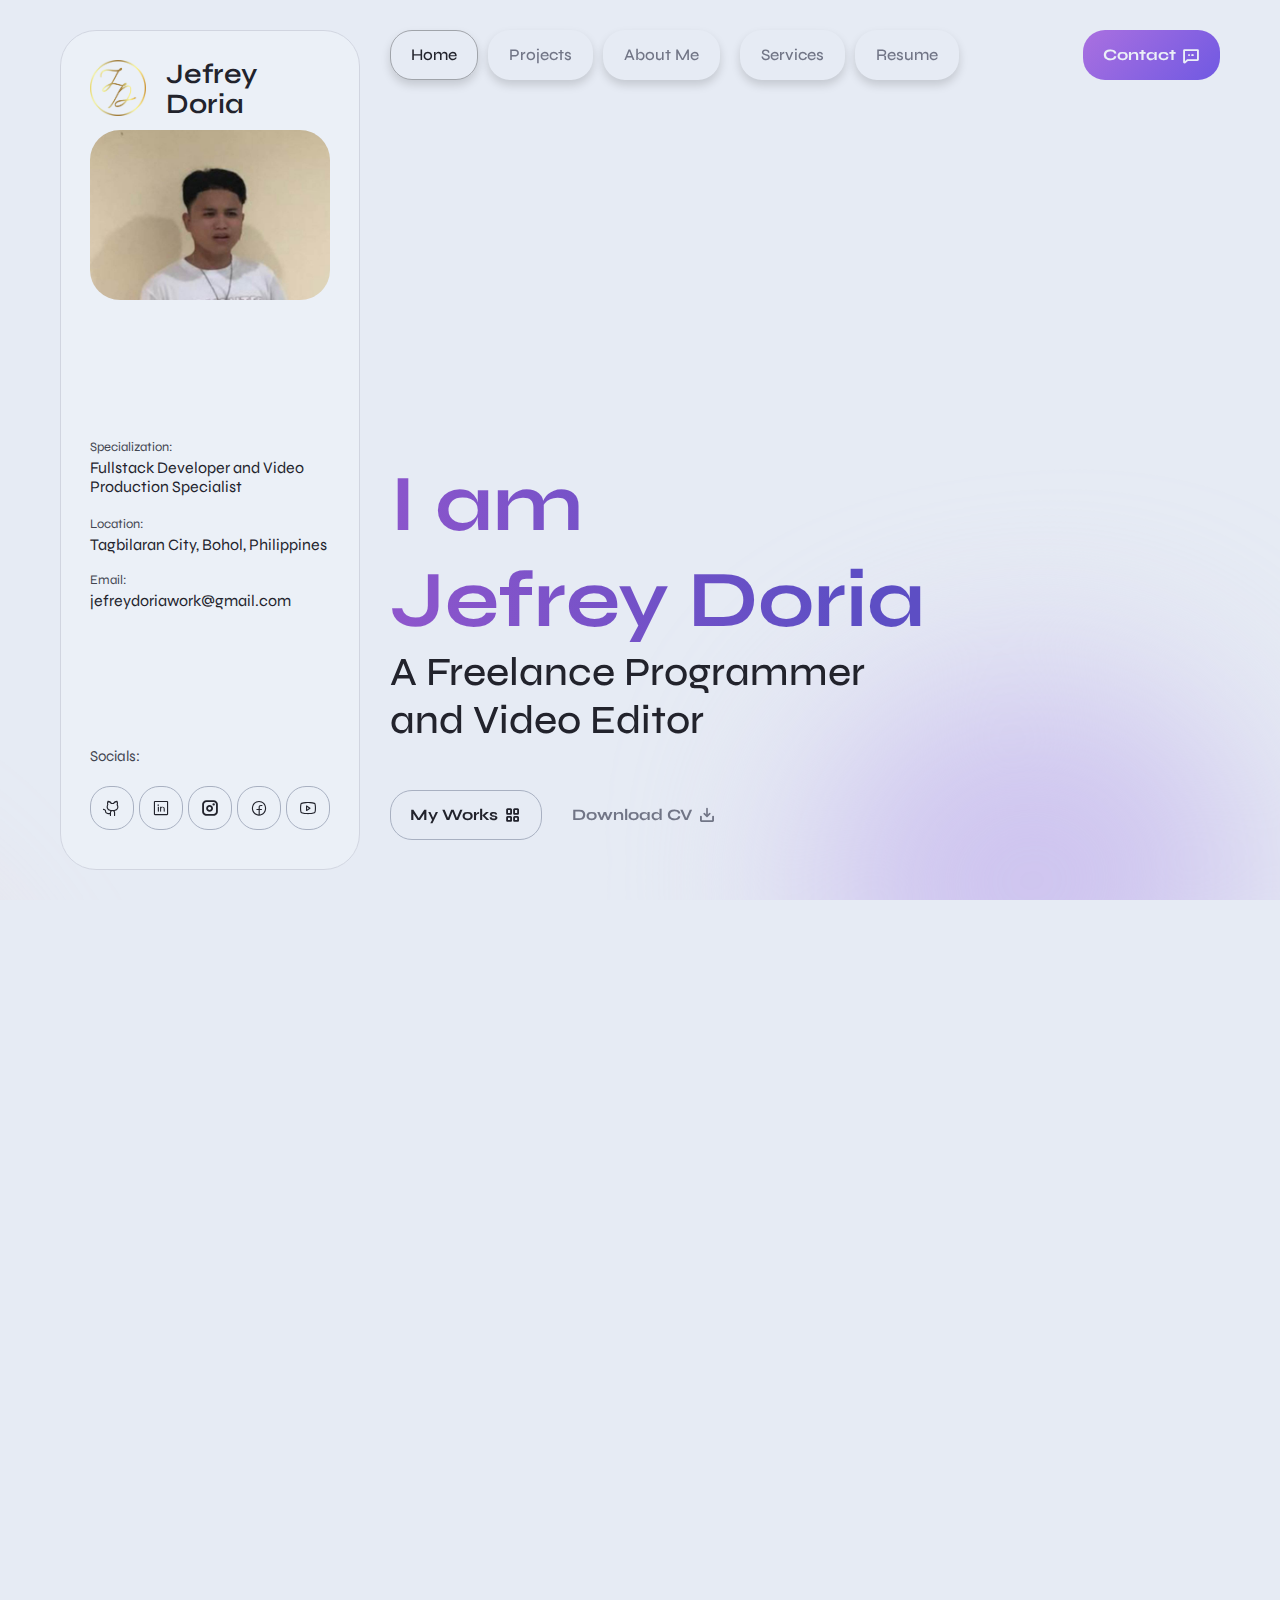
==== commit c5f44928: "Minor Fix To Drumkit" ====
--- a/index.html
+++ b/index.html
@@ -324,7 +324,7 @@
                   class="col-12 col-md-6 gallery__item grid-item animate-card-2">
                   <a
                     href="https://github.com/jbcabintoy14/PBD-Sample-Web-Application/tree/JS_Integrated_Drumset_2"
-                    data-image="assets/img/portfolio/drumkit.png"
+                    data-image="assets/img/portfolio/Drumkit.png"
                     target="_blank"
                     class="gallery__link">
                     <img
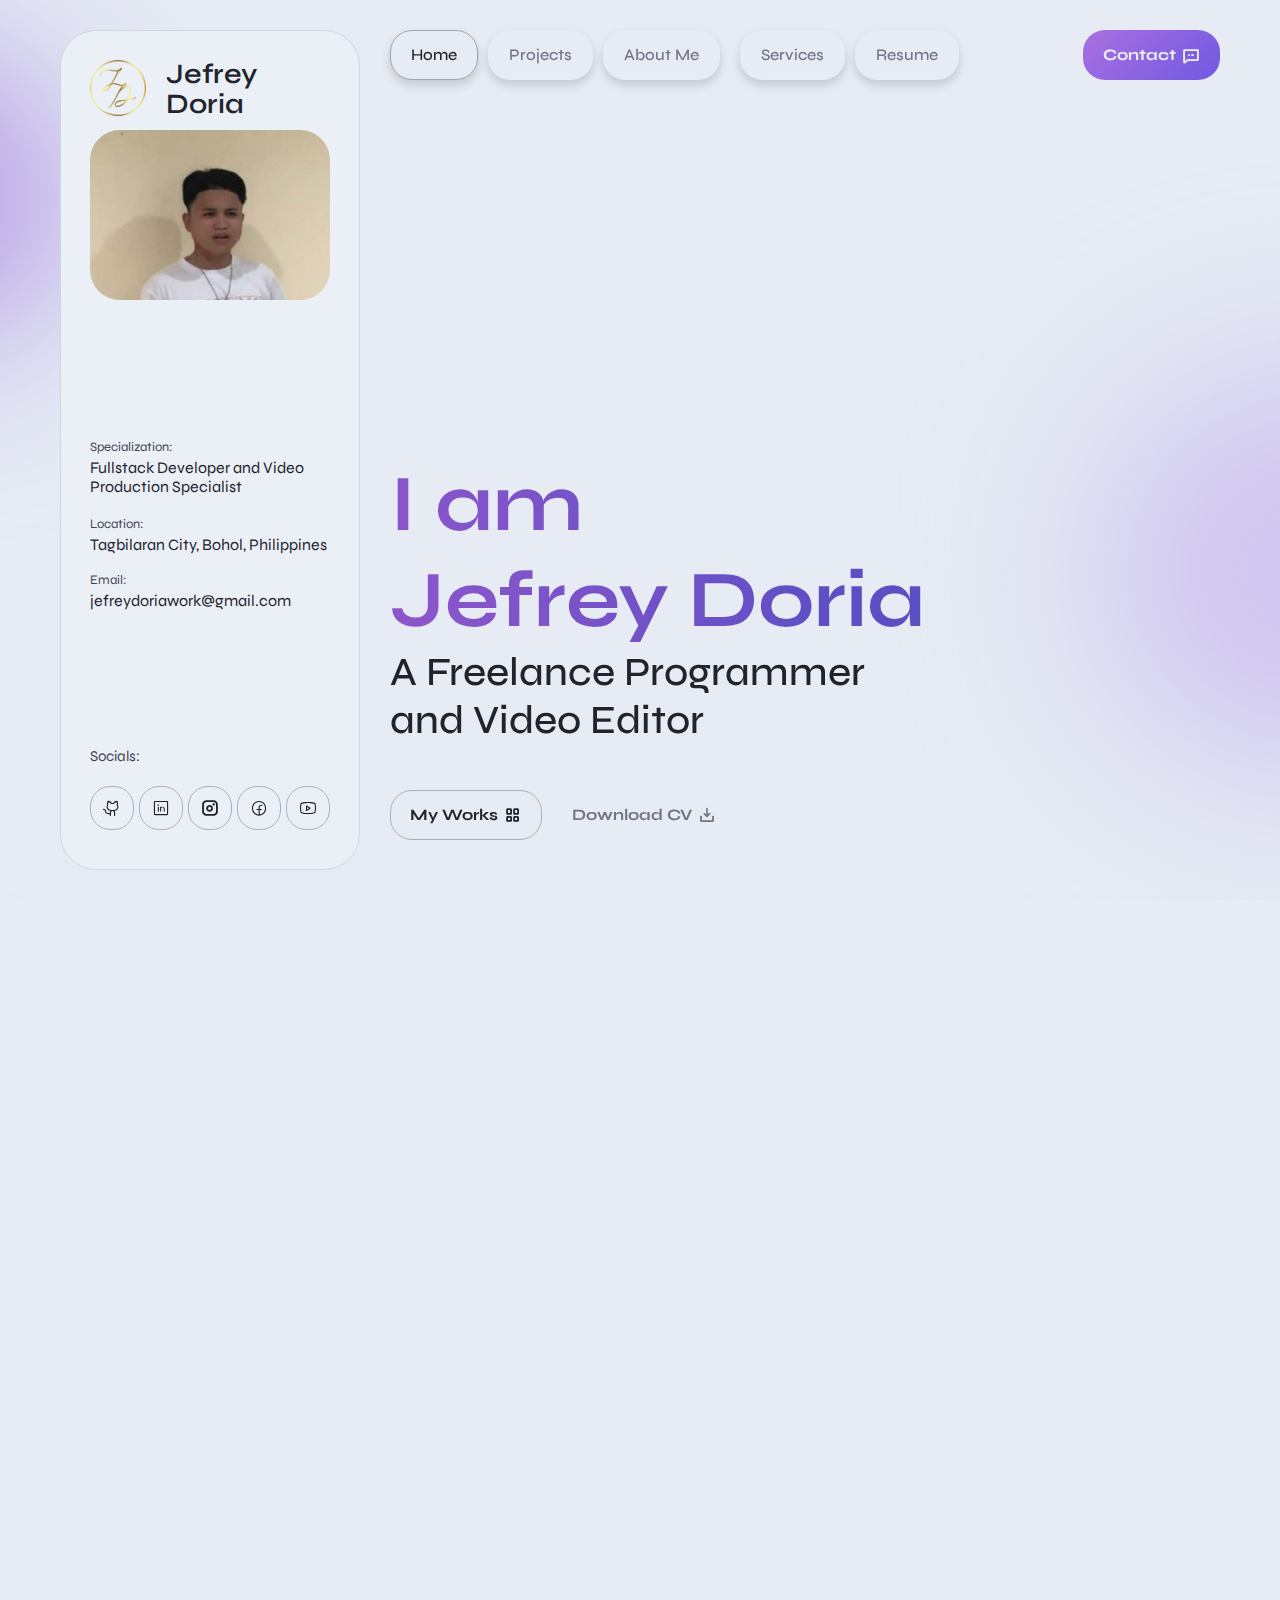
==== commit 555f7b0b: "Minor Drumki Fix" ====
--- a/index.html
+++ b/index.html
@@ -328,7 +328,7 @@
                     target="_blank"
                     class="gallery__link">
                     <img
-                      src="assets/img/portfolio/drumkit.png"
+                      src="assets/img/portfolio/Drumkit.png"
                       class="gallery__image"
                       alt="thumbnail_project"
                       height="800"
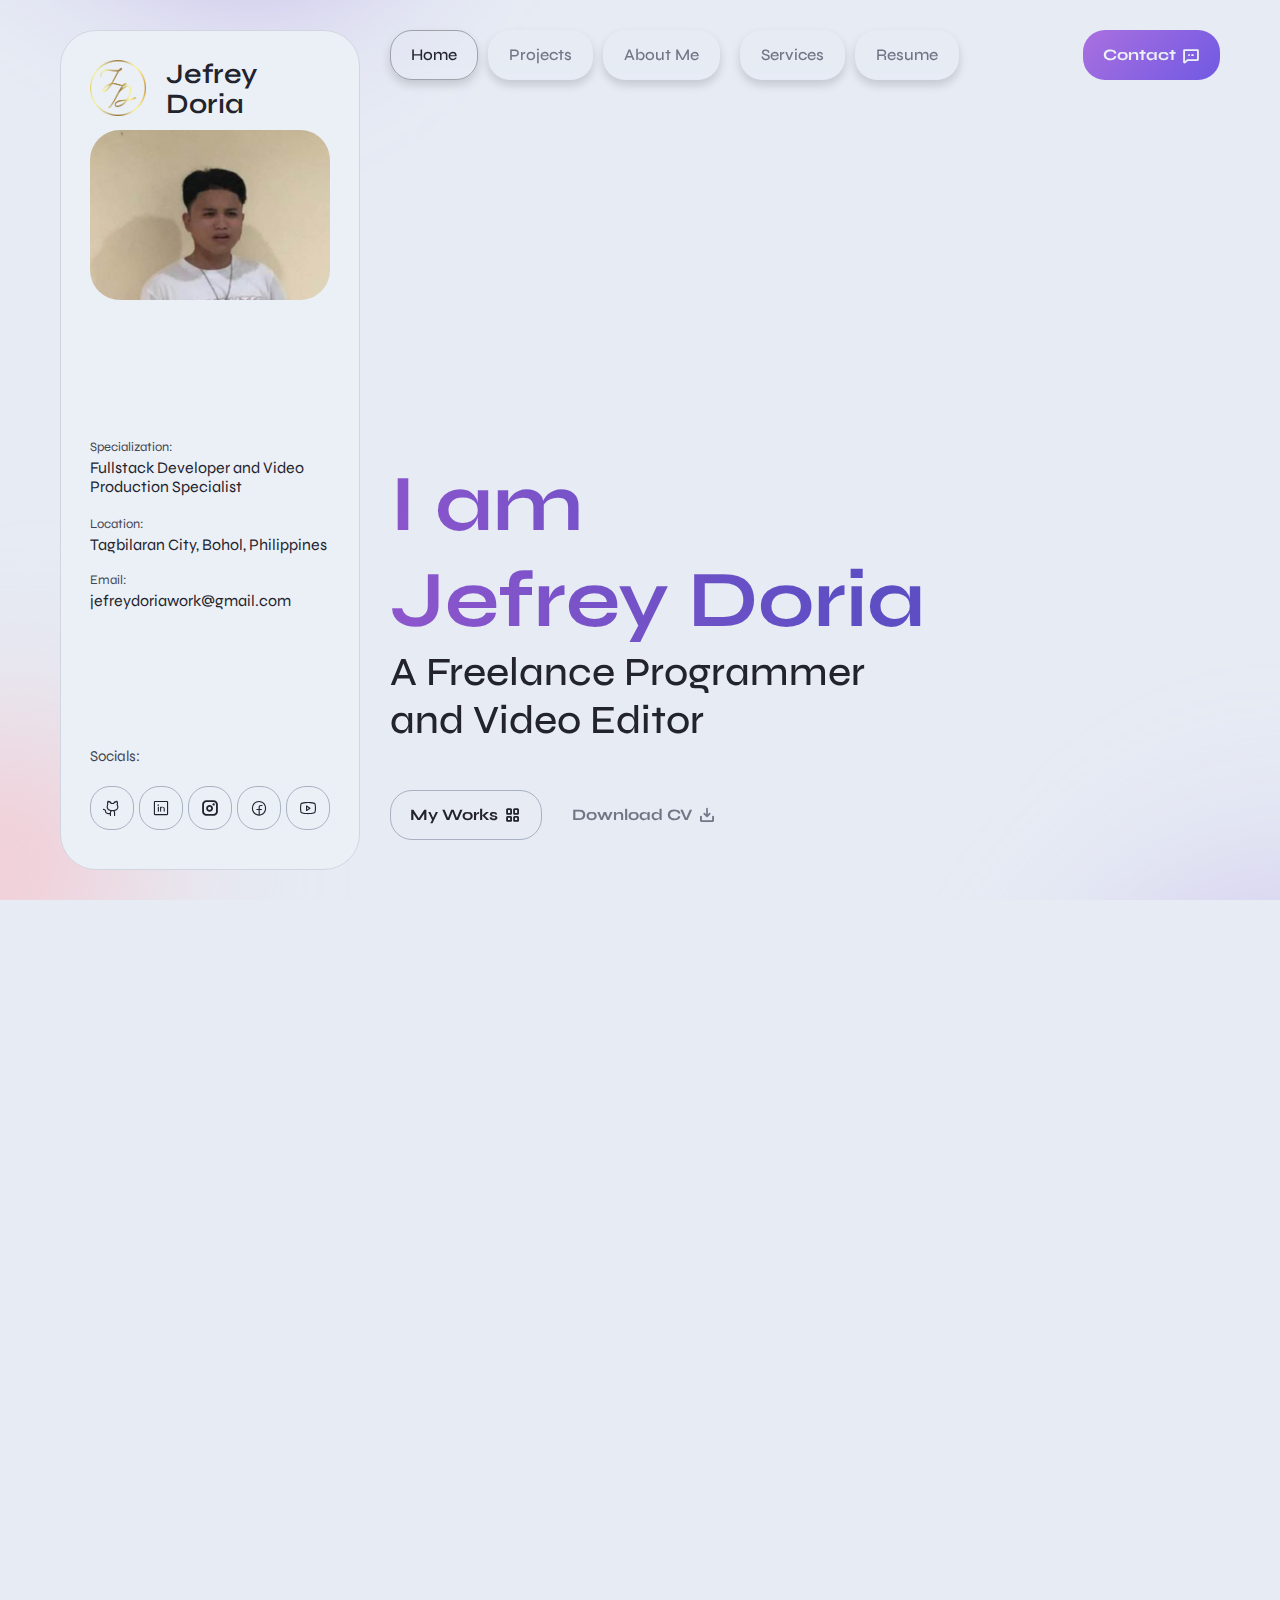
==== commit 7034bd1a: "Minor Bugfixes" ====
--- a/index.html
+++ b/index.html
@@ -9,10 +9,12 @@
     <link
       rel="icon"
       href="assets\img\avatars\JD Logo 1000x1000.png"
+      alt="main title logo"
       sizes="any" />
     <link
       rel="apple-touch-icon"
-      href="assets/img/favicon/apple-touch-icon.png" />
+      href="assets/img/favicon/apple-touch-icon.png" 
+      alt="title logo"/>
 
     <!-- Styles  -->
     <link rel="stylesheet" href="css/loaders/loader.css" />
@@ -247,7 +249,8 @@
           <div class="content__block grid-block">
             <div class="container-fluid px-0 inner__gallery">
               <div class="row gx-0 my-gallery">
-                <!-- Works carsd -->
+                <!-- With JS Works card -->
+                 <!-- With JS Works Card Start-->
                 <div
                   class="col-12 col-md-6 gallery__item grid-item animate-card-2">
                   <a
@@ -258,7 +261,7 @@
                     <img
                       src="assets/img/portfolio/doify.png"
                       class="gallery__image"
-                      alt="thumbnail_project"
+                      alt="thumbnail_doifyproject"
                       height="800"
                       width="800" />
                   </a>
@@ -282,7 +285,7 @@
                     <img
                       src="assets/img/portfolio/staffmaster.png"
                       class="gallery__image"
-                      alt="thumbnail_project"
+                      alt="thumbnail_staffmaster_project"
                       height="800"
                       width="800" />
                   </a>
@@ -306,7 +309,7 @@
                     <img
                       src="assets/img/portfolio/coffeeloft.png"
                       class="gallery__image"
-                      alt="thumbnail_project"
+                      alt="thumbnail_coffeeloft_project"
                       height="800"
                       width="800" />
                   </a>
@@ -330,7 +333,7 @@
                     <img
                       src="assets/img/portfolio/Drumkit.png"
                       class="gallery__image"
-                      alt="thumbnail_project"
+                      alt="thumbnail_drumkit_project"
                       height="800"
                       width="800" />
                   </a>
@@ -343,7 +346,103 @@
                       <span>Sample Drumkit Github Link</span>
                     </a>
                   </div>
-                </div>
+                </div> 
+                <!-- With JS Works Card End-->
+
+                 <!-- No JS Works Card Start
+                <div
+                class="col-12 col-md-6 gallery__item grid-item animate-card-2">
+                <a
+                  href="https://www.youtube.com/watch?v=5t8bCtfZvOY"
+                  data-image="assets/img/portfolio/doify.png"
+                  target="_blank"
+                  class="gallery__link">
+                  <img
+                    src="assets/img/portfolio/doify.png"
+                    alt="thumbnail_doifyproject"
+                    height="800"
+                    width="800" />
+                </a>
+                <div class="card__tags d-flex flex-wrap">
+                  <a
+                    href="https://github.com/Mariella-Pasamonte/Dowee2"
+                    target="_blank"
+                    class="rounded-tag opposite"
+                    style="color: white">
+                    <span>Doify Github Link</span>
+                  </a>
+                </div>
+              </div>
+              <div
+                class="col-12 col-md-6 gallery__item grid-item animate-card-2">
+                <a
+                  href="https://github.com/Jefrey-Doria/StaffMaster/tree/main"
+                  data-image="assets/img/portfolio/staffmaster.png"
+                  target="_blank"
+                  class="gallery__link">
+                  <img
+                    src="assets/img/portfolio/staffmaster.png"
+                    alt="thumbnail_staffmaster_project"
+                    height="800"
+                    width="800" />
+                </a>
+                <div class="card__tags d-flex flex-wrap">
+                  <a
+                    href="https://github.com/Jefrey-Doria/StaffMaster/tree/main"
+                    target="_blank"
+                    class="rounded-tag opposite"
+                    style="color: white">
+                    <span>StaffMaster Github Link</span>
+                  </a>
+                </div>
+              </div>
+              <div
+                class="col-12 col-md-6 gallery__item grid-item animate-card-2">
+                <a
+                  href="https://www.youtube.com/watch?v=Ds14zhfHEvE"
+                  data-image="assets/img/portfolio/coffeeloft.png"
+                  target="_blank"
+                  class="gallery__link">
+                  <img
+                    src="assets/img/portfolio/coffeeloft.png"
+                    alt="thumbnail_coffeeloft_project"
+                    height="800"
+                    width="800" />
+                </a>
+                <div class="card__tags d-flex flex-wrap">
+                  <a
+                    href="https://github.com/Jefrey-Doria/Sample-Ecommerce"
+                    target="_blank"
+                    class="rounded-tag opposite"
+                    style="color: white">
+                    <span>CoffeeLoft Github Link</span>
+                  </a>
+                </div>
+              </div>
+              <div
+                class="col-12 col-md-6 gallery__item grid-item animate-card-2">
+                <a
+                  href="https://github.com/jbcabintoy14/PBD-Sample-Web-Application/tree/JS_Integrated_Drumset_2"
+                  data-image="assets/img/portfolio/Drumkit.png"
+                  target="_blank"
+                  class="gallery__link">
+                  <img
+                    src="assets/img/portfolio/Drumkit.png"
+                    alt="thumbnail_drumkit_project"
+                    height="800"
+                    width="800" />
+                </a>
+                <div class="card__tags d-flex flex-wrap">
+                  <a
+                    href="https://github.com/jbcabintoy14/PBD-Sample-Web-Application/tree/JS_Integrated_Drumset_2"
+                    target="_blank"
+                    class="rounded-tag opposite"
+                    style="color: white">
+                    <span>Sample Drumkit Github Link</span>
+                  </a>
+                </div>
+              </div> -->
+                 <!-- No Js Works Card End-->
               </div>
             </div>
           </div>
@@ -531,7 +630,7 @@
                     <div class="cards__image d-flex animate-in-up">
                       <img
                         src="assets/img/services/frontend.png"
-                        alt="Service/Feature Image" />
+                        alt="service-frontend" />
                     </div>
                   </div>
                 </div>
@@ -562,7 +661,7 @@
                     <div class="cards__image d-flex animate-in-up">
                       <img
                         src="assets/img/services/premiere.png"
-                        alt="Service/Feature Image" />
+                        alt="Service-editing" />
                     </div>
                   </div>
                 </div>
@@ -587,7 +686,7 @@
                     <div class="cards__image d-flex">
                       <img
                         src="assets/img/services/engineering.png"
-                        alt="Service/Feature Image" />
+                        alt="service-se" />
                     </div>
                   </div>
                 </div>
@@ -615,7 +714,7 @@
                     <div class="cards__image d-flex animate-in-up">
                       <img
                         src="assets/img/services/graphicdesign.png"
-                        alt="Service/Feature Image" />
+                        alt="service-graphicdesign" />
                     </div>
                   </div>
                 </div>
@@ -799,7 +898,7 @@
                   <img
                     class="tools-cards__icon animate-in-up"
                     src="assets/img/icons/icon-photoshop.svg"
-                    alt="Tools Icon" />
+                    alt="Tools-photoshop" />
                   <h6 class="tools-cards__caption animate-in-up">Photoshop</h6>
                 </div>
               </div>
@@ -810,7 +909,7 @@
                   <img
                     class="tools-cards__icon animate-in-up"
                     src="assets/img/icons/icon-premiere.svg"
-                    alt="Tools Icon" />
+                    alt="Tools-premiere" />
                   <h6 class="tools-cards__caption animate-in-up">Premiere</h6>
                 </div>
               </div>
@@ -820,7 +919,7 @@
                   <img
                     class="tools-cards__icon animate-in-up"
                     src="assets/img/icons/icon-illustrator.svg"
-                    alt="Tools Icon" />
+                    alt="Tools-illustrator" />
                   <h6 class="tools-cards__caption animate-in-up">
                     Illustrator
                   </h6>
@@ -832,7 +931,7 @@
                   <img
                     class="tools-cards__icon animate-in-up"
                     src="assets/img/icons/icon-ae.svg"
-                    alt="Tools Icon" />
+                    alt="Tools-ae" />
                   <h6 class="tools-cards__caption animate-in-up">
                     After Effects
                   </h6>
@@ -844,8 +943,8 @@
                   <img
                     class="tools-cards__icon animate-in-up"
                     src="assets/img/icons/icon-figma.svg"
-                    alt="Tools Icon" />
-                  <h6 class="tools-cards__caption animate-in-up">Figma</h6>
+                    alt="Tools-figmaballs" />
+                  <h6 class="tools-cards__caption animate-in-up">Figma Balls</h6>
                 </div>
               </div>
               <!-- tools simgle item -->
@@ -854,7 +953,7 @@
                   <img
                     class="tools-cards__icon animate-in-up"
                     src="assets/img/icons/icon-js.svg"
-                    alt="Tools Icon" />
+                    alt="Tools-js" />
                   <h6 class="tools-cards__caption animate-in-up">Javascript</h6>
                 </div>
               </div>
@@ -864,7 +963,7 @@
                   <img
                     class="tools-cards__icon animate-in-up"
                     src="assets/img/icons/icon-node.svg"
-                    alt="Tools Icon" />
+                    alt="Tools-node" />
                   <h6 class="tools-cards__caption animate-in-up">Node.js</h6>
                 </div>
               </div>
@@ -874,7 +973,7 @@
                   <img
                     class="tools-cards__icon animate-in-up"
                     src="assets/img/icons/icon-python.svg"
-                    alt="Tools Icon" />
+                    alt="Tools-python" />
                   <h6 class="tools-cards__caption animate-in-up">Python</h6>
                 </div>
               </div>
@@ -884,7 +983,7 @@
                   <img
                     class="tools-cards__icon animate-in-up"
                     src="assets/img/icons/icon-github.svg"
-                    alt="Tools Icon" />
+                    alt="Tools-github" />
                   <h6 class="tools-cards__caption animate-in-up">github</h6>
                 </div>
               </div>
@@ -894,7 +993,7 @@
                   <img
                     class="tools-cards__icon animate-in-up"
                     src="assets/img/icons/icon-sql.svg"
-                    alt="Tools Icon" />
+                    alt="Tools-mysql" />
                   <h6 class="tools-cards__caption animate-in-up">MYSQL</h6>
                 </div>
               </div>
@@ -904,7 +1003,7 @@
                   <img
                     class="tools-cards__icon animate-in-up"
                     src="assets/img/icons/icon-html.svg"
-                    alt="Tools Icon" />
+                    alt="Toolshtml" />
                   <h6 class="tools-cards__caption animate-in-up">HTML5</h6>
                 </div>
               </div>
@@ -914,7 +1013,7 @@
                   <img
                     class="tools-cards__icon animate-in-up"
                     src="assets/img/icons/icon-css.svg"
-                    alt="Tools Icon" />
+                    alt="Tools-css" />
                   <h6 class="tools-cards__caption animate-in-up">CSS3</h6>
                 </div>
               </div>
@@ -924,7 +1023,7 @@
                   <img
                     class="tools-cards__icon animate-in-up"
                     src="assets/img/icons/icon-notion.svg"
-                    alt="Tools Icon" />
+                    alt="Tools-notion" />
                   <h6 class="tools-cards__caption animate-in-up">Notion</h6>
                 </div>
               </div>
@@ -934,7 +1033,7 @@
                   <img
                     class="tools-cards__icon animate-in-up"
                     src="assets/img/icons/icon-trello.svg"
-                    alt="Tools Icon" />
+                    alt="Tools-trello" />
                   <h6 class="tools-cards__caption animate-in-up">Trello</h6>
                 </div>
               </div>
@@ -944,7 +1043,7 @@
                   <img
                     class="tools-cards__icon animate-in-up"
                     src="assets/img/icons/icon-slack.svg"
-                    alt="Tools Icon" />
+                    alt="Tools-slack" />
                   <h6 class="tools-cards__caption animate-in-up">Slack</h6>
                 </div>
               </div>
@@ -988,7 +1087,7 @@
                         <div class="tauthor__avatar">
                           <img
                             src="assets/img/clients/manuel.jpg"
-                            alt="Review Author" />
+                            alt="Review-manuel" />
                         </div>
                         <div
                           class="tauthor__info d-flex flex-column justify-content-center">
@@ -1024,7 +1123,7 @@
                         <div class="tauthor__avatar">
                           <img
                             src="assets/img/clients/dom.png"
-                            alt="Review Author" />
+                            alt="Review-dom" />
                         </div>
                         <div
                           class="tauthor__info d-flex flex-column justify-content-center">
@@ -1219,8 +1318,6 @@
               class="pswp__button pswp__button--zoom link-s"
               title="Zoom in/out"></button>
 
-            <!-- Preloader demo http://codepen.io/dimsemenov/pen/yyBWoR -->
-            <!-- element will get class pswp__preloader-active when preloader is running -->
             <div class="pswp__preloader">
               <div class="pswp__preloader__icn">
                 <div class="pswp__preloader__cut">
@@ -1252,7 +1349,7 @@
 
     <!-- Load Scripts Start >-->
     <script src="js/libs.min.js"></script>
-    <!-- Gradient Animation -->
+    <!-- Gradient Animation  -->
     <script>
       const randomX = random(-400, 400);
       const randomY = random(-200, 200);
--- a/css/main.css
+++ b/css/main.css
@@ -1,8 +1,5 @@
 @import url("https://fonts.googleapis.com/css2?family=Syne:wght@400..800&display=swap");
 
-.image-background {
-  background-image: url("https://dummyimage.com/2560x1440/4d4d4d/636363");
-}
 :root {
   --_size: 1.6rem;
   --_font-default: "Syne", sans-serif;
@@ -58,33 +55,6 @@
 }
 
 /* defaults */
-@media (prefers-color-scheme: light) {
-  :root {
-    --base: var(--base--light);
-    --base-tint: var(--base-tint--light);
-    --base-shade: var(--base-shade--light);
-    --accent: var(--accent--light);
-    --secondary: var(--secondary--light);
-    --secondary-rgba: var(--secondary-rgba--light);
-    --stroke-controls: var(--stroke-controls--light);
-    --stroke-controls-neutral: var(--stroke-controls-neutral--light);
-    --stroke-elements: var(--stroke-elements--light);
-    --t-bright: var(--t-bright--light);
-    --t-medium: var(--t-medium--light);
-    --t-muted: var(--t-muted--light);
-    --t-accent: var(--t-accent--light);
-    --t-secondary: var(--t-secondary--light);
-    --t-disabled: var(--t-disabled--light);
-    --t-placeholder: var(--t-placeholder--light);
-    --base-opp: var(--base-opp--light);
-    --t-opp-bright: var(--t-opp-bright--light);
-    --t-opp-medium: var(--t-opp-medium--light);
-    --t-opp-muted: var(--t-opp-muted--light);
-    --gradient-one: var(--gradient-one--light);
-    --gradient-two: var(--gradient-two--light);
-    --gradient-three: var(--gradient-three--light);
-  }
-}
 @media (prefers-color-scheme: dark) {
   :root {
     --base: var(--base--dark);
@@ -111,31 +81,6 @@
     --gradient-two: var(--gradient-two--dark);
     --gradient-three: var(--gradient-three--dark);
   }
-}
-[color-scheme="light"] {
-  --base: var(--base--light);
-  --base-tint: var(--base-tint--light);
-  --base-shade: var(--base-shade--light);
-  --accent: var(--accent--light);
-  --secondary: var(--secondary--light);
-  --secondary-rgba: var(--secondary-rgba--light);
-  --stroke-controls: var(--stroke-controls--light);
-  --stroke-controls-neutral: var(--stroke-controls-neutral--light);
-  --stroke-elements: var(--stroke-elements--light);
-  --t-bright: var(--t-bright--light);
-  --t-medium: var(--t-medium--light);
-  --t-muted: var(--t-muted--light);
-  --t-accent: var(--t-accent--light);
-  --t-secondary: var(--t-secondary--light);
-  --t-disabled: var(--t-disabled--light);
-  --t-placeholder: var(--t-placeholder--light);
-  --base-opp: var(--base-opp--light);
-  --t-opp-bright: var(--t-opp-bright--light);
-  --t-opp-medium: var(--t-opp-medium--light);
-  --t-opp-muted: var(--t-opp-muted--light);
-  --gradient-one: var(--gradient-one--light);
-  --gradient-two: var(--gradient-two--light);
-  --gradient-three: var(--gradient-three--light);
 }
 
 [color-scheme="dark"] {
